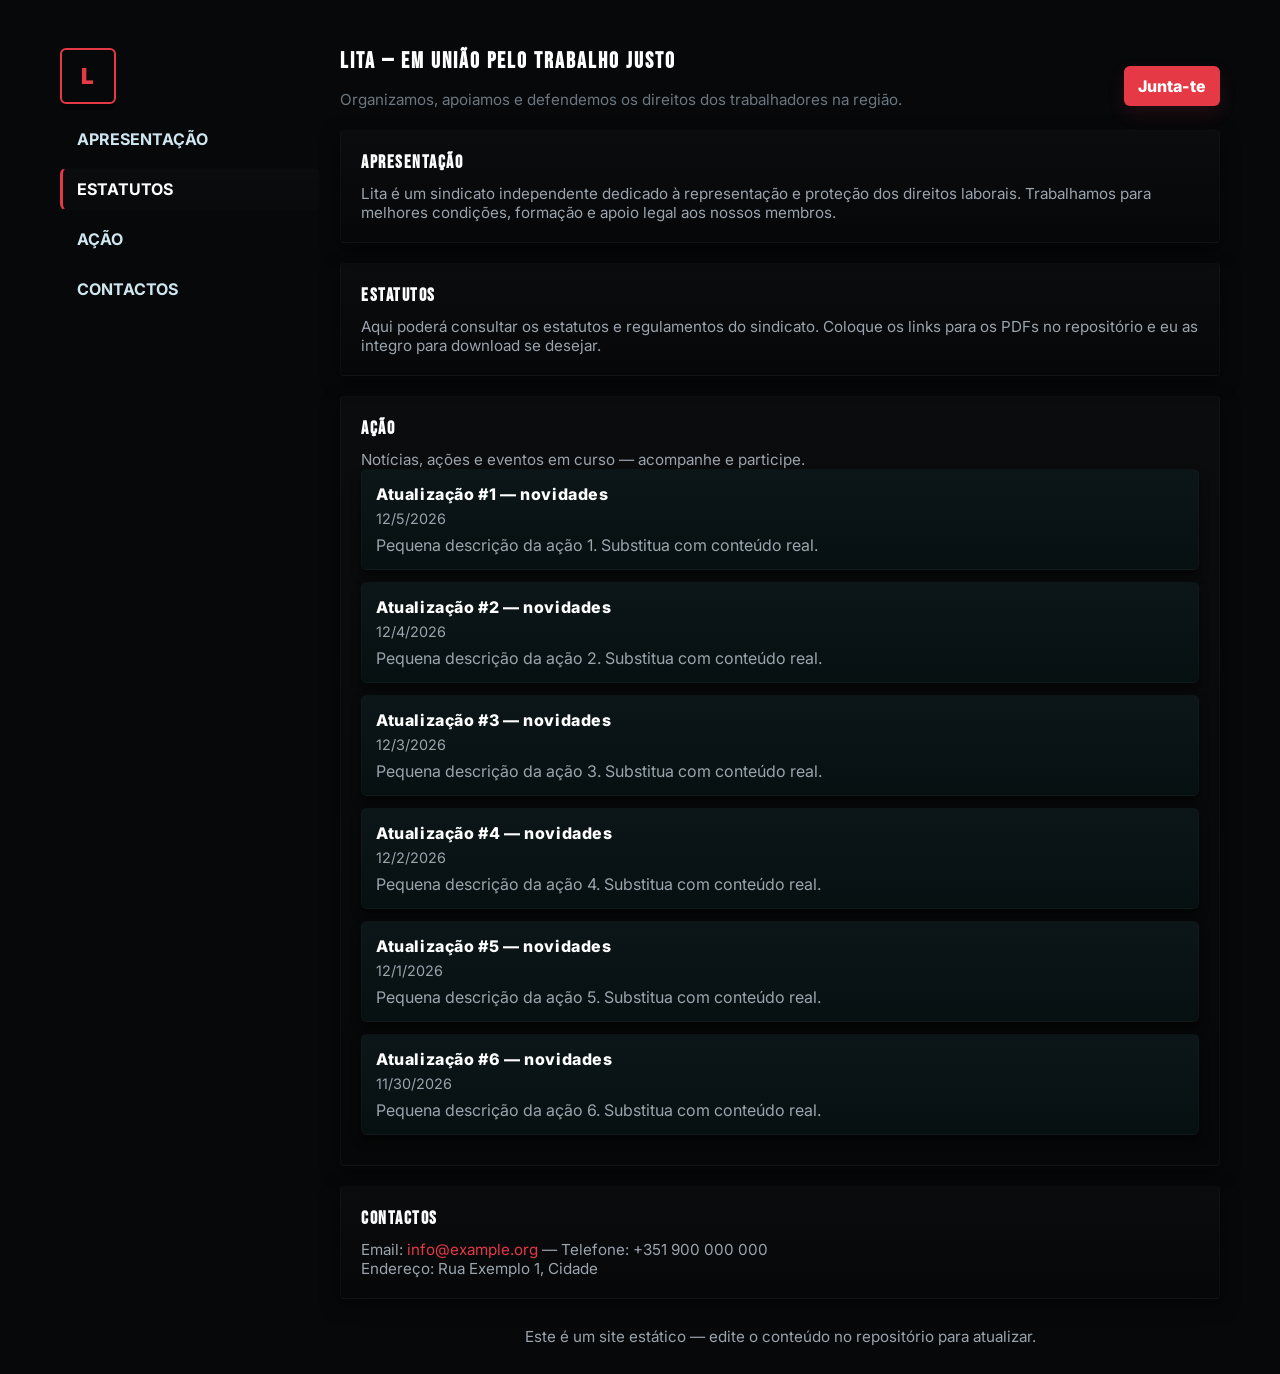
==== index.html @ 2f24a252 "Add files via upload" ====
<!doctype html>
<html lang="pt-PT">
<head>
  <meta charset="utf-8" />
  <meta name="viewport" content="width=device-width,initial-scale=1" />
  <title>Lita — Sindicato</title>
  <!-- Display + body fonts -->
  <link href="https://fonts.googleapis.com/css2?family=Bebas+Neue&family=Inter:wght@300;400;600;700&display=swap" rel="stylesheet">
  <link rel="stylesheet" href="styles.css">
</head>
<body>
  <!-- anchor target for "top" (logo links here) -->
  <div id="top" tabindex="-1"></div>

  <div class="container">
    <aside class="sidebar" aria-label="Navegação do site">
      <!-- Logo only — clicking returns to very top -->
      <a class="logo-link" href="#top" aria-label="Voltar ao topo">
        <div class="logo" role="img" aria-hidden="true">L</div>
      </a>

      <nav class="side-nav" role="navigation" aria-label="Menú lateral">
        <a class="tab active" href="#apresentacao" data-target="apresentacao">APRESENTAÇÃO</a>
        <a class="tab" href="#estatutos" data-target="estatutos">ESTATUTOS</a>
        <a class="tab" href="#acao" data-target="acao">AÇÃO</a>
        <a class="tab" href="#contactos" data-target="contactos">CONTACTOS</a>
      </nav>
    </aside>

    <main class="main">
      <header class="topbar">
        <div class="top-left">
          <h1 class="site-title">Lita — Em união pelo trabalho justo</h1>
          <p class="muted">Organizamos, apoiamos e defendemos os direitos dos trabalhadores na região.</p>
        </div>
        <div class="top-actions">
          <a class="btn cta" href="#acao">Junta-te</a>
        </div>
      </header>

      <!-- APRESENTAÇÃO -->
      <section id="apresentacao" class="section card" tabindex="-1" aria-labelledby="apresentacao-title">
        <h2 id="apresentacao-title">APRESENTAÇÃO</h2>
        <p class="muted">Lita é um sindicato independente dedicado à representação e proteção dos direitos laborais. Trabalhamos para melhores condições, formação e apoio legal aos nossos membros.</p>
      </section>

      <!-- ESTATUTOS -->
      <section id="estatutos" class="section card" tabindex="-1" aria-labelledby="estatutos-title">
        <h2 id="estatutos-title">ESTATUTOS</h2>
        <p class="muted">Aqui poderá consultar os estatutos e regulamentos do sindicato. Coloque os links para os PDFs no repositório e eu as integro para download se desejar.</p>
      </section>

      <!-- AÇÃO (events / feed) -->
      <section id="acao" class="section card" tabindex="-1" aria-labelledby="acao-title">
        <h2 id="acao-title">AÇÃO</h2>
        <p class="muted">Notícias, ações e eventos em curso — acompanhe e participe.</p>

        <div id="feed-list" class="feed-list" aria-live="polite">
          <!-- feed items injected by script.js -->
        </div>

        <div id="feed-sentinel" class="sentinel" aria-hidden="true"></div>
        <div id="feed-status" class="muted" style="margin-top:10px"></div>
      </section>

      <!-- CONTACTOS -->
      <section id="contactos" class="section card" tabindex="-1" aria-labelledby="contactos-title">
        <h2 id="contactos-title">CONTACTOS</h2>
        <p class="muted">Email: <a href="mailto:info@example.org">info@example.org</a> — Telefone: +351 900 000 000</p>
        <p class="muted">Endereço: Rua Exemplo 1, Cidade</p>
      </section>

      <footer class="site-footer muted">Este é um site estático — edite o conteúdo no repositório para atualizar.</footer>
    </main>
  </div>

  <script src="script.js" defer></script>
</body>
</html>
---- styles.css ----
/* styles.css — dark / sharp / impactful theme
   Replace your existing styles.css with this file.
   To change accent, edit --accent below.
*/

:root{
  --accent: #e63946;       /* main accent (change to your preferred HEX) */
  --bg: #07080a;           /* very dark canvas */
  --card: #0f1416;         /* slightly lighter panels */
  --muted: #9aa4ad;        /* muted copy on dark */
  --muted-2: #6b7780;
  --radius: 4px;           /* sharp, small rounding */
  --maxw: 1200px;
  --gap: 20px;
  --sidebar-w: 260px;
  --sans: "Inter", system-ui, -apple-system, "Segoe UI", Roboto, "Helvetica Neue", Arial;
  --display: "Bebas Neue", --sans;
}

*{box-sizing:border-box}
html,body{height:100%;margin:0;background:var(--bg);color:#e6eef3;font-family:var(--sans);-webkit-font-smoothing:antialiased}
a{color:var(--accent);text-decoration:none}
.container{max-width:var(--maxw);margin:28px auto;padding:20px;display:grid;grid-template-columns:var(--sidebar-w) 1fr;gap:var(--gap)}

/* SIDEBAR */
.sidebar{
  position:sticky;top:24px;height:calc(100vh - 48px);display:flex;flex-direction:column;gap:14px;align-items:flex-start;
}
.sidebar-brand{display:flex;gap:12px;align-items:center}
.logo{
  width:56px;height:56px;background:transparent;color:var(--accent);
  display:flex;align-items:center;justify-content:center;font-weight:900;font-size:22px;
  border:2px solid var(--accent);border-radius:6px;box-shadow:0 6px 0 rgba(0,0,0,0.35);
  text-transform:uppercase;letter-spacing:1px;
}
.brand-text strong{display:block;color:#fff}
.muted{color:var(--muted);font-size:0.95rem}

/* NAV */
.side-nav{display:flex;flex-direction:column;gap:8px;width:100%}
.side-nav .tab{
  display:inline-block;padding:10px 14px;border-radius:6px;text-decoration:none;color:inherit;font-weight:700;border:1px solid transparent;
  background:transparent;color:#cfe6ef;border-left:3px solid transparent;
}
.side-nav .tab:hover{background:rgba(255,255,255,0.02);color:#fff}
.side-nav .tab.active{background:linear-gradient(180deg, rgba(255,255,255,0.02), rgba(255,255,255,0.01)); border-left-color:var(--accent); color:#fff;}

/* MAIN COLUMN */
.main{min-height:80vh}
.topbar{display:flex;justify-content:space-between;align-items:center;gap:12px;margin-bottom:6px}
.site-title{margin:0;font-size:1.4rem;font-family:var(--display);letter-spacing:2px;color:#fff}
.topbar .muted{color:var(--muted-2)}

.btn{padding:10px 14px;border-radius:6px;font-weight:800;background:var(--accent);color:#fff;box-shadow:0 8px 18px rgba(230,57,70,0.12);border:none}
.card{background:linear-gradient(180deg, rgba(255,255,255,0.02), rgba(0,0,0,0.12)); padding:20px; border-radius:var(--radius); box-shadow: 0 6px 18px rgba(0,0,0,0.55); border:1px solid rgba(255,255,255,0.03); margin-bottom:var(--gap)}

.section h2{font-family:var(--display);font-size:1.15rem;margin:0 0 10px 0;letter-spacing:1.5px;color:#fff}
.section p{color:var(--muted);margin:0}

/* FEED */
.feed-list{display:grid;gap:12px}
.feed-item{
  display:flex;flex-direction:column;padding:14px;border-radius:6px;background:linear-gradient(180deg, #0c1618, #071011);
  border:1px solid rgba(255,255,255,0.02);
  box-shadow: 0 6px 10px rgba(0,0,0,0.6);
}
.feed-item .title{font-weight:800;color:#fff;margin-bottom:6px;font-size:1rem;letter-spacing:0.6px}
.feed-item .meta{font-size:0.9rem;color:var(--muted)}
.feed-item .body{margin-top:8px;color:var(--muted)}

/* small UI details */
.muted-small{color:var(--muted);font-size:0.9rem}
.site-footer{text-align:center;margin-top:16px;padding:8px;color:var(--muted)}

/* responsive */
@media (max-width:900px){
  .container{grid-template-columns:1fr;padding:12px}
  .sidebar{position:relative;height:auto;flex-direction:row;align-items:center;justify-content:space-between}
  .side-nav{flex-direction:row;overflow:auto;gap:8px;padding-left:12px}
  .side-nav .tab{white-space:nowrap}
  .sidebar-footer{display:none}
}

/* smooth scrolling (but respect reduced motion) */
@media (prefers-reduced-motion: reduce){
  html{scroll-behavior:auto}
}
html{scroll-behavior:smooth}
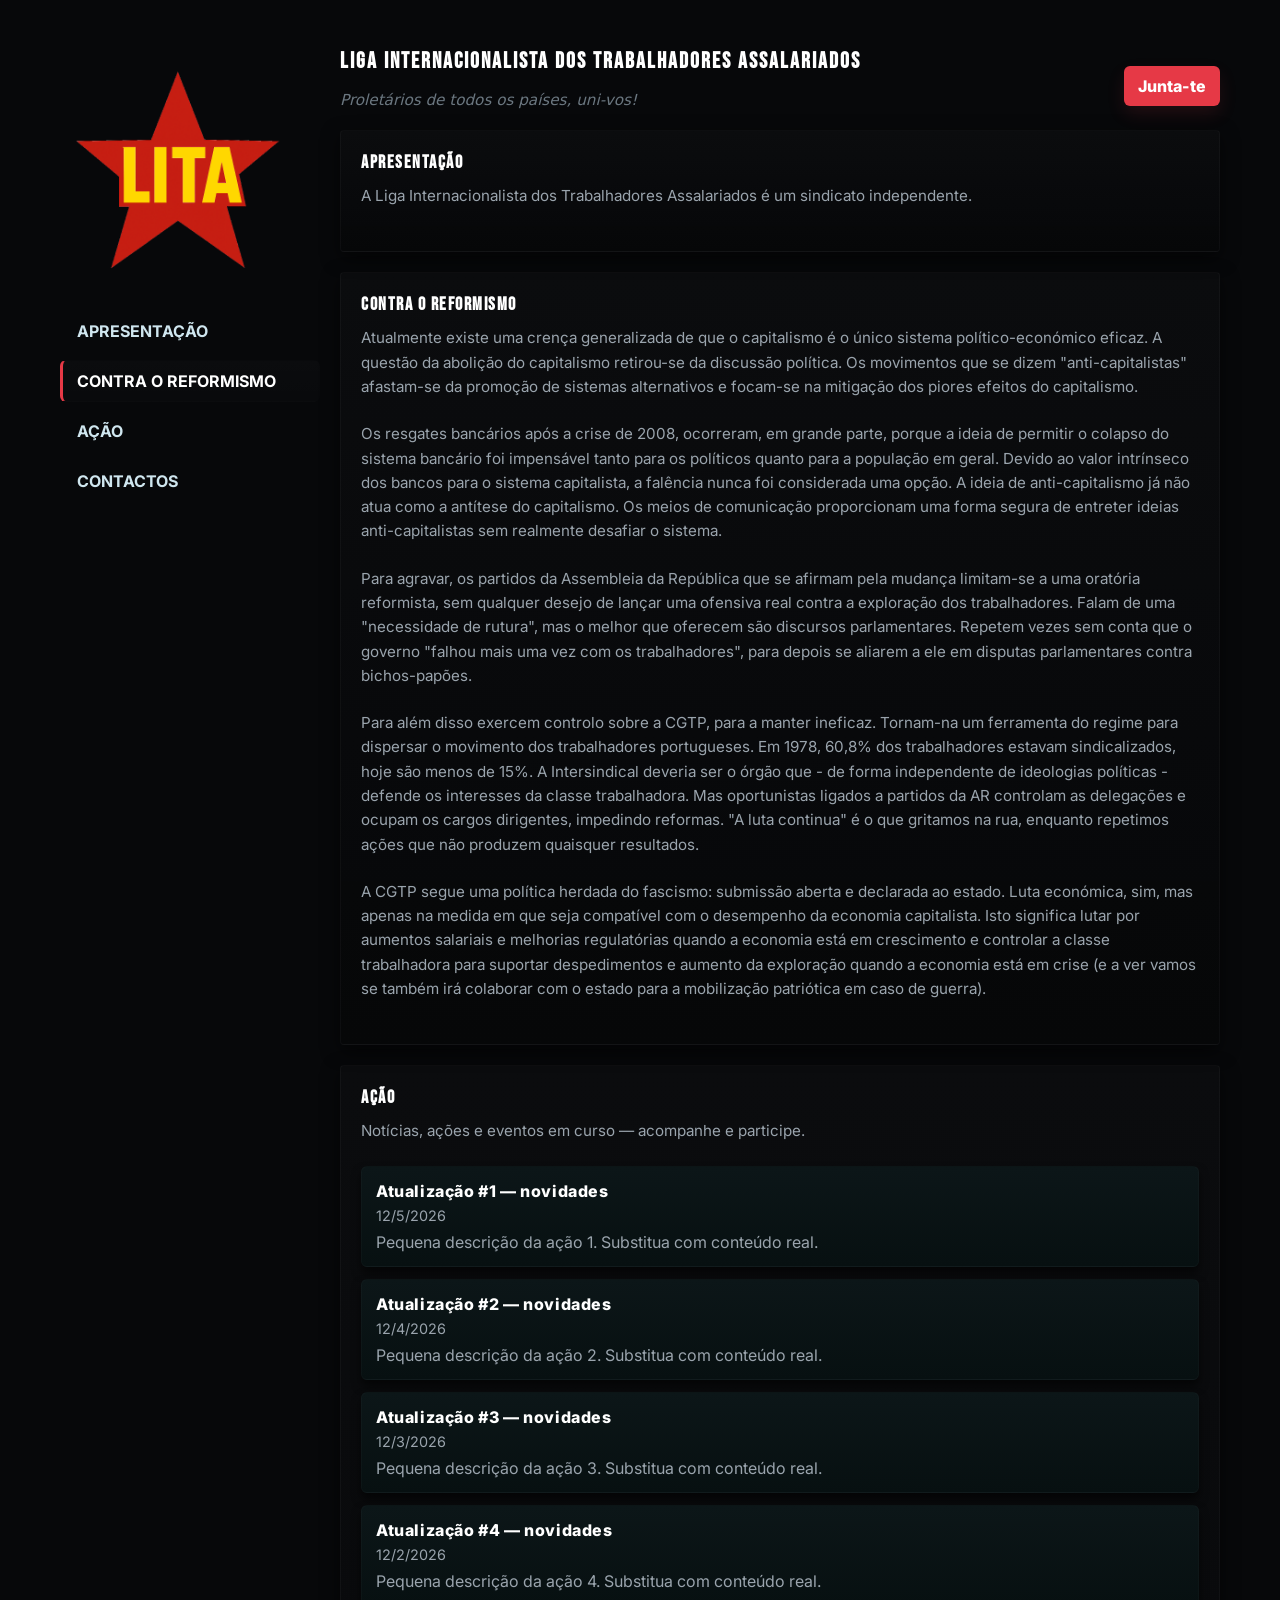
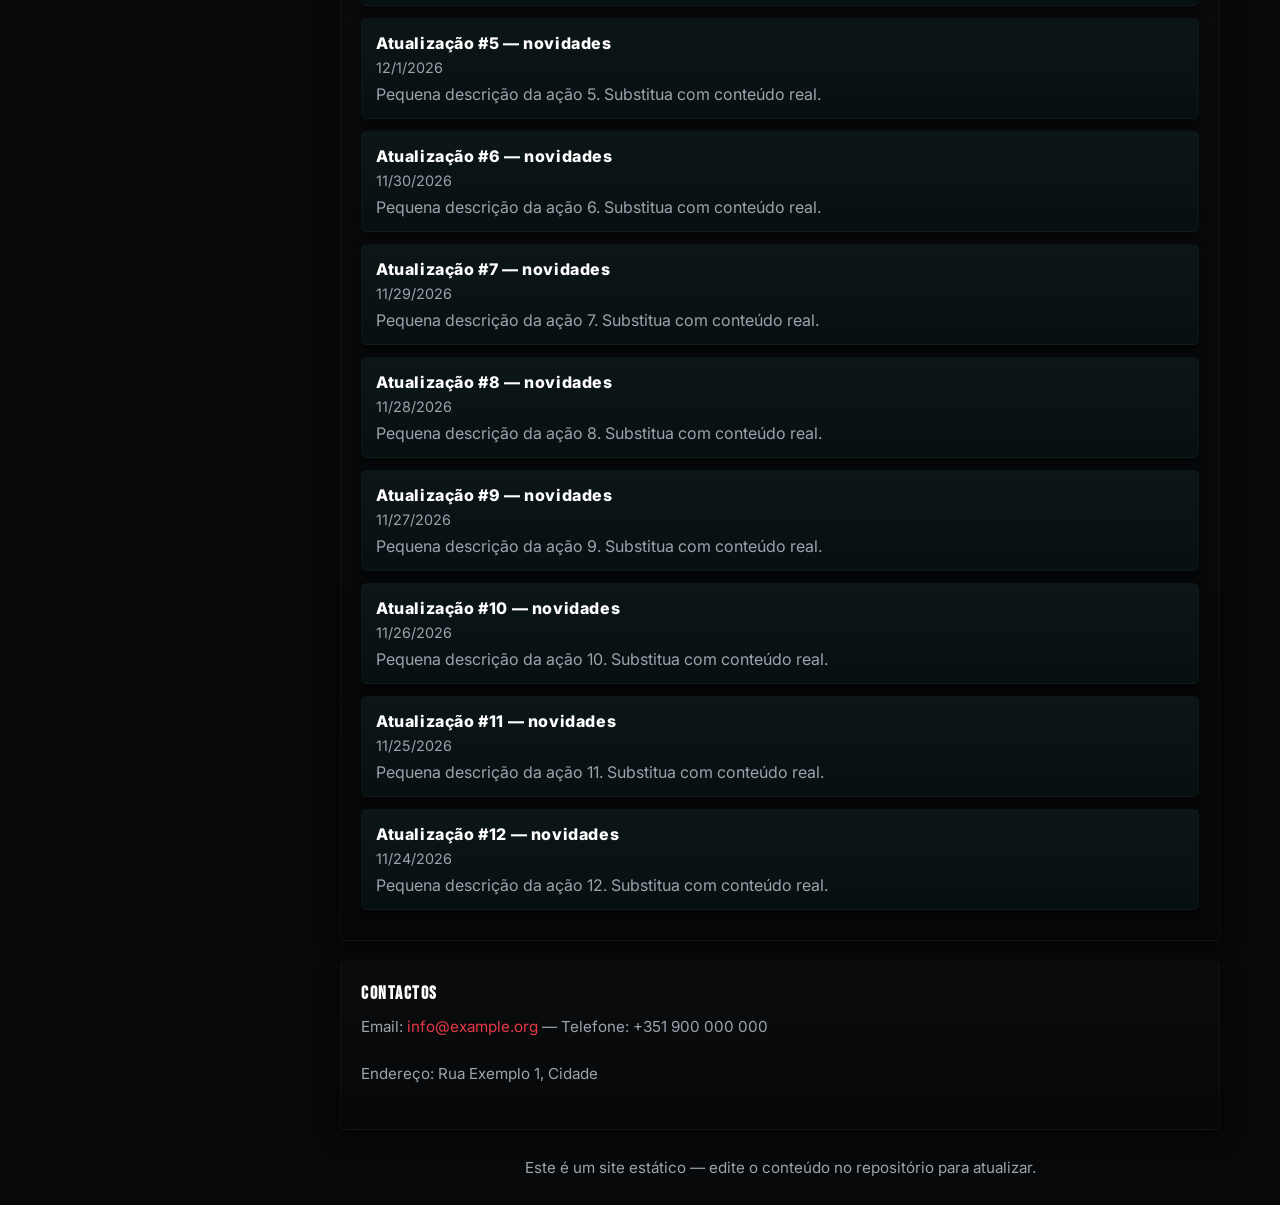
==== commit 7fcdff52: "Add files via upload" ====
--- a/index.html
+++ b/index.html
@@ -3,7 +3,7 @@
 <head>
   <meta charset="utf-8" />
   <meta name="viewport" content="width=device-width,initial-scale=1" />
-  <title>Lita — Sindicato</title>
+  <title>LITA</title>
   <!-- Display + body fonts -->
   <link href="https://fonts.googleapis.com/css2?family=Bebas+Neue&family=Inter:wght@300;400;600;700&display=swap" rel="stylesheet">
   <link rel="stylesheet" href="styles.css">
@@ -16,12 +16,12 @@
     <aside class="sidebar" aria-label="Navegação do site">
       <!-- Logo only — clicking returns to very top -->
       <a class="logo-link" href="#top" aria-label="Voltar ao topo">
-        <div class="logo" role="img" aria-hidden="true">L</div>
+  	<img src="LITA-logo.png" alt="LITA — símbolo do sindicato" class="logo-img">
       </a>
 
       <nav class="side-nav" role="navigation" aria-label="Menú lateral">
         <a class="tab active" href="#apresentacao" data-target="apresentacao">APRESENTAÇÃO</a>
-        <a class="tab" href="#estatutos" data-target="estatutos">ESTATUTOS</a>
+        <a class="tab" href="#reformismo" data-target="reformismo">CONTRA O REFORMISMO</a>
         <a class="tab" href="#acao" data-target="acao">AÇÃO</a>
         <a class="tab" href="#contactos" data-target="contactos">CONTACTOS</a>
       </nav>
@@ -30,8 +30,8 @@
     <main class="main">
       <header class="topbar">
         <div class="top-left">
-          <h1 class="site-title">Lita — Em união pelo trabalho justo</h1>
-          <p class="muted">Organizamos, apoiamos e defendemos os direitos dos trabalhadores na região.</p>
+          <h1 class="site-title">Liga Internacionalista dos Trabalhadores Assalariados</h1>
+          <p class="muted"><em>Proletários de todos os países, uni-vos!</em></p>
         </div>
         <div class="top-actions">
           <a class="btn cta" href="#acao">Junta-te</a>
@@ -41,13 +41,17 @@
       <!-- APRESENTAÇÃO -->
       <section id="apresentacao" class="section card" tabindex="-1" aria-labelledby="apresentacao-title">
         <h2 id="apresentacao-title">APRESENTAÇÃO</h2>
-        <p class="muted">Lita é um sindicato independente dedicado à representação e proteção dos direitos laborais. Trabalhamos para melhores condições, formação e apoio legal aos nossos membros.</p>
+        <p class="muted">A Liga Internacionalista dos Trabalhadores Assalariados é um sindicato independente.</p>
       </section>
 
-      <!-- ESTATUTOS -->
-      <section id="estatutos" class="section card" tabindex="-1" aria-labelledby="estatutos-title">
-        <h2 id="estatutos-title">ESTATUTOS</h2>
-        <p class="muted">Aqui poderá consultar os estatutos e regulamentos do sindicato. Coloque os links para os PDFs no repositório e eu as integro para download se desejar.</p>
+      <!-- CONTRA O REFORMISMO -->
+      <section id="reformismo" class="section card" tabindex="-1" aria-labelledby="reformismo-title">
+        <h2 id="reformismo-title">CONTRA O REFORMISMO</h2>
+        <p class="muted">Atualmente existe uma crença generalizada de que o capitalismo é o único sistema político-económico eficaz. A questão da abolição do capitalismo retirou-se da discussão política. Os movimentos que se dizem "anti-capitalistas" afastam-se da promoção de sistemas alternativos e focam-se na mitigação dos piores efeitos do capitalismo.</p>
+	<p class="muted">Os resgates bancários após a crise de 2008, ocorreram, em grande parte, porque a ideia de permitir o colapso do sistema bancário foi impensável tanto para os políticos quanto para a população em geral. Devido ao valor intrínseco dos bancos para o sistema capitalista, a falência nunca foi considerada uma opção. A ideia de anti-capitalismo já não atua como a antítese do capitalismo. Os meios de comunicação proporcionam uma forma segura de entreter ideias anti-capitalistas sem realmente desafiar o sistema.</p>
+        <p class="muted">Para agravar, os partidos da Assembleia da República que se afirmam pela mudança limitam-se a uma oratória reformista, sem qualquer desejo de lançar uma ofensiva real contra a exploração dos trabalhadores. Falam de uma "necessidade de rutura", mas o melhor que oferecem são discursos parlamentares. Repetem vezes sem conta que o governo "falhou mais uma vez com os trabalhadores", para depois se aliarem a ele em disputas parlamentares contra bichos-papões.</p>
+	<p class="muted">Para além disso exercem controlo sobre a CGTP, para a manter ineficaz. Tornam-na um ferramenta do regime para dispersar o movimento dos trabalhadores portugueses. Em 1978, 60,8% dos trabalhadores estavam sindicalizados, hoje são menos de 15%. A Intersindical deveria ser o órgão que - de forma independente de ideologias políticas - defende os interesses da classe trabalhadora. Mas oportunistas ligados a partidos da AR controlam as delegações e ocupam os cargos dirigentes, impedindo reformas. "A luta continua" é o que gritamos na rua, enquanto repetimos ações que não produzem quaisquer resultados.</p>
+	<p class="muted">A CGTP segue uma política herdada do fascismo: submissão aberta e declarada ao estado. Luta económica, sim, mas apenas na medida em que seja compatível com o desempenho da economia capitalista. Isto significa lutar por aumentos salariais e melhorias regulatórias quando a economia está em crescimento e controlar a classe trabalhadora para suportar despedimentos e aumento da exploração quando a economia está em crise (e a ver vamos se também irá colaborar com o estado para a mobilização patriótica em caso de guerra).</p>
       </section>
 
       <!-- AÇÃO (events / feed) -->
--- a/styles.css
+++ b/styles.css
@@ -27,14 +27,23 @@
   position:sticky;top:24px;height:calc(100vh - 48px);display:flex;flex-direction:column;gap:14px;align-items:flex-start;
 }
 .sidebar-brand{display:flex;gap:12px;align-items:center}
-.logo{
-  width:56px;height:56px;background:transparent;color:var(--accent);
-  display:flex;align-items:center;justify-content:center;font-weight:900;font-size:22px;
-  border:2px solid var(--accent);border-radius:6px;box-shadow:0 6px 0 rgba(0,0,0,0.35);
-  text-transform:uppercase;letter-spacing:1px;
-}
 .brand-text strong{display:block;color:#fff}
 .muted{color:var(--muted);font-size:0.95rem}
+.logo-link{
+  display:block;
+  width:100%;
+  padding:6px 0;                /* small breathing room */
+}
+.logo-img{
+  width: calc(var(--sidebar-w) - 24px); /* almost the full sidebar width */
+  max-width:100%;
+  height:auto;                 /* preserve aspect ratio */
+  display:block;
+  object-fit:contain;
+  border-radius:4px;           /* optional: small corner rounding */
+  border: none;                /* remove red border */
+  box-shadow: none;            /* remove blocky shadow */
+}
 
 /* NAV */
 .side-nav{display:flex;flex-direction:column;gap:8px;width:100%}
@@ -55,7 +64,11 @@
 .card{background:linear-gradient(180deg, rgba(255,255,255,0.02), rgba(0,0,0,0.12)); padding:20px; border-radius:var(--radius); box-shadow: 0 6px 18px rgba(0,0,0,0.55); border:1px solid rgba(255,255,255,0.03); margin-bottom:var(--gap)}
 
 .section h2{font-family:var(--display);font-size:1.15rem;margin:0 0 10px 0;letter-spacing:1.5px;color:#fff}
-.section p{color:var(--muted);margin:0}
+.section p {
+  color: var(--muted);
+  margin: 0 0 1.5em 0;  /* only bottom spacing */
+  line-height: 1.6;
+}
 
 /* FEED */
 .feed-list{display:grid;gap:12px}
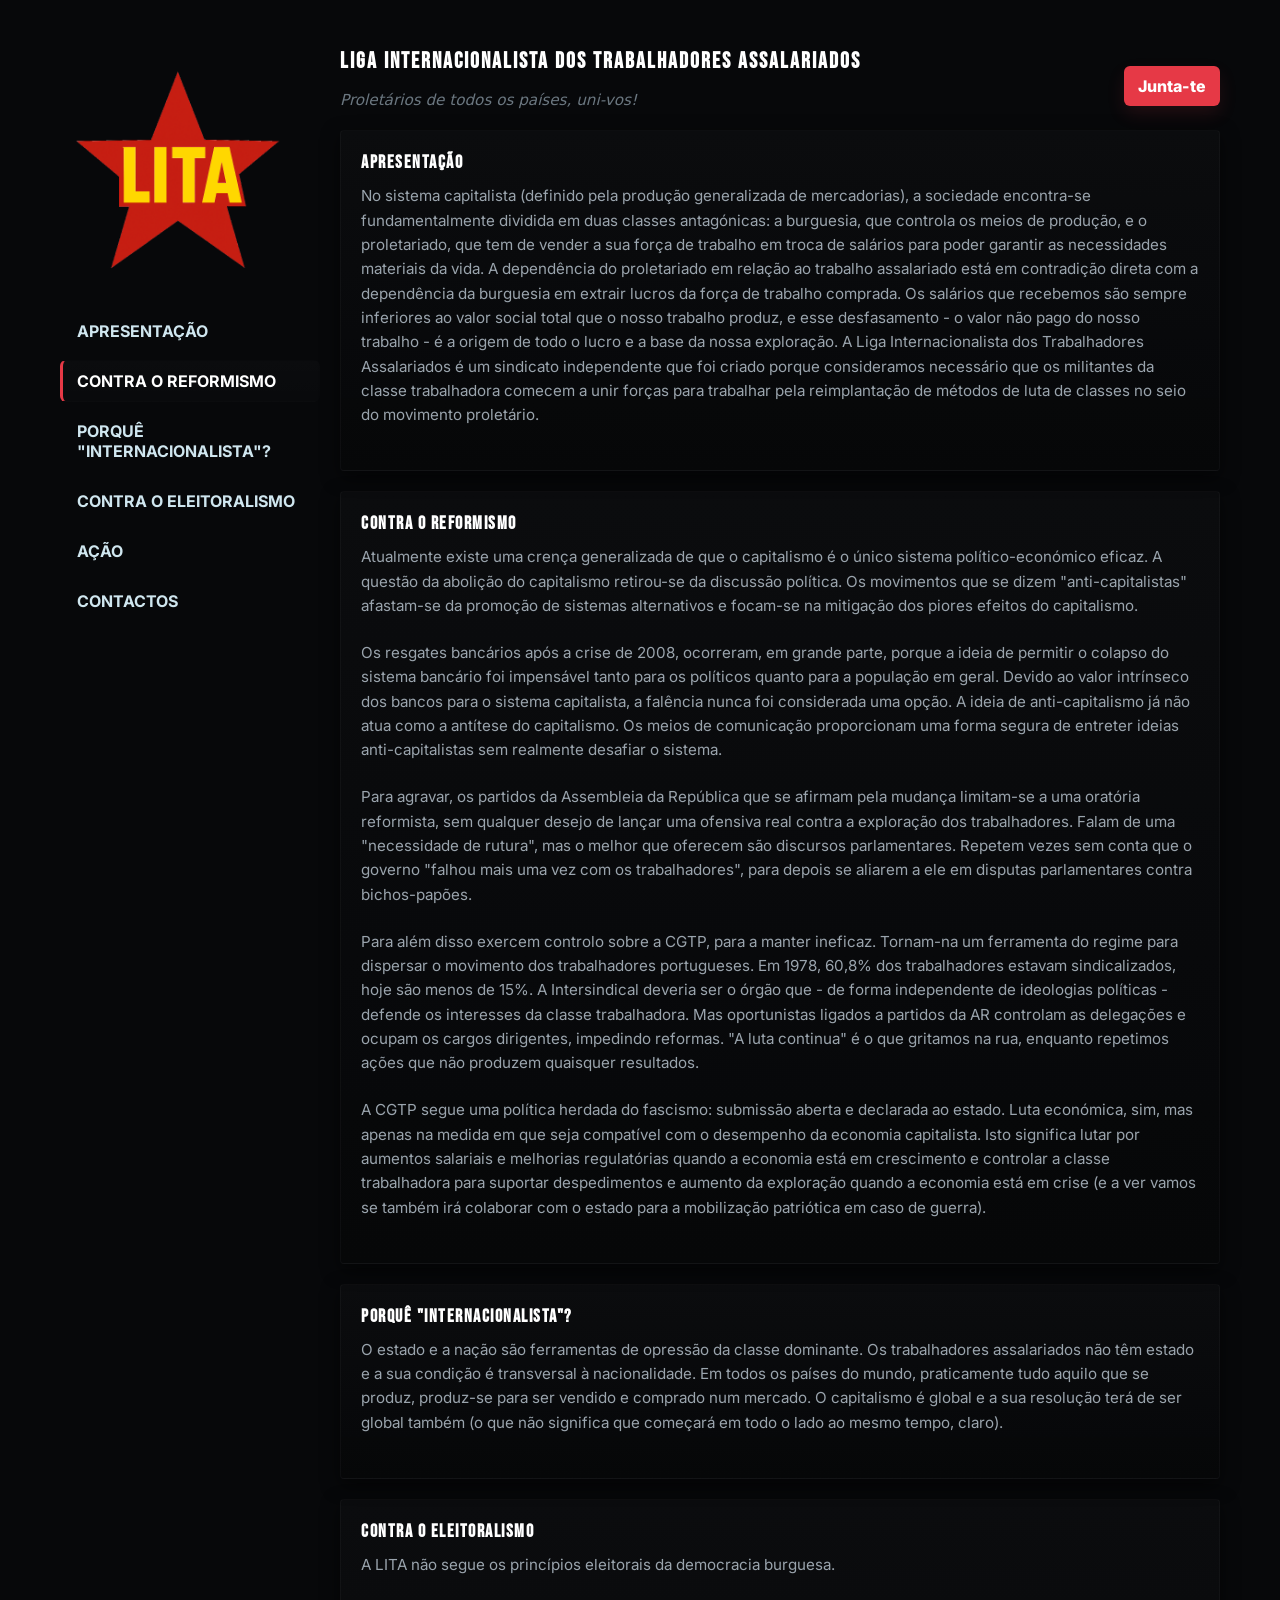
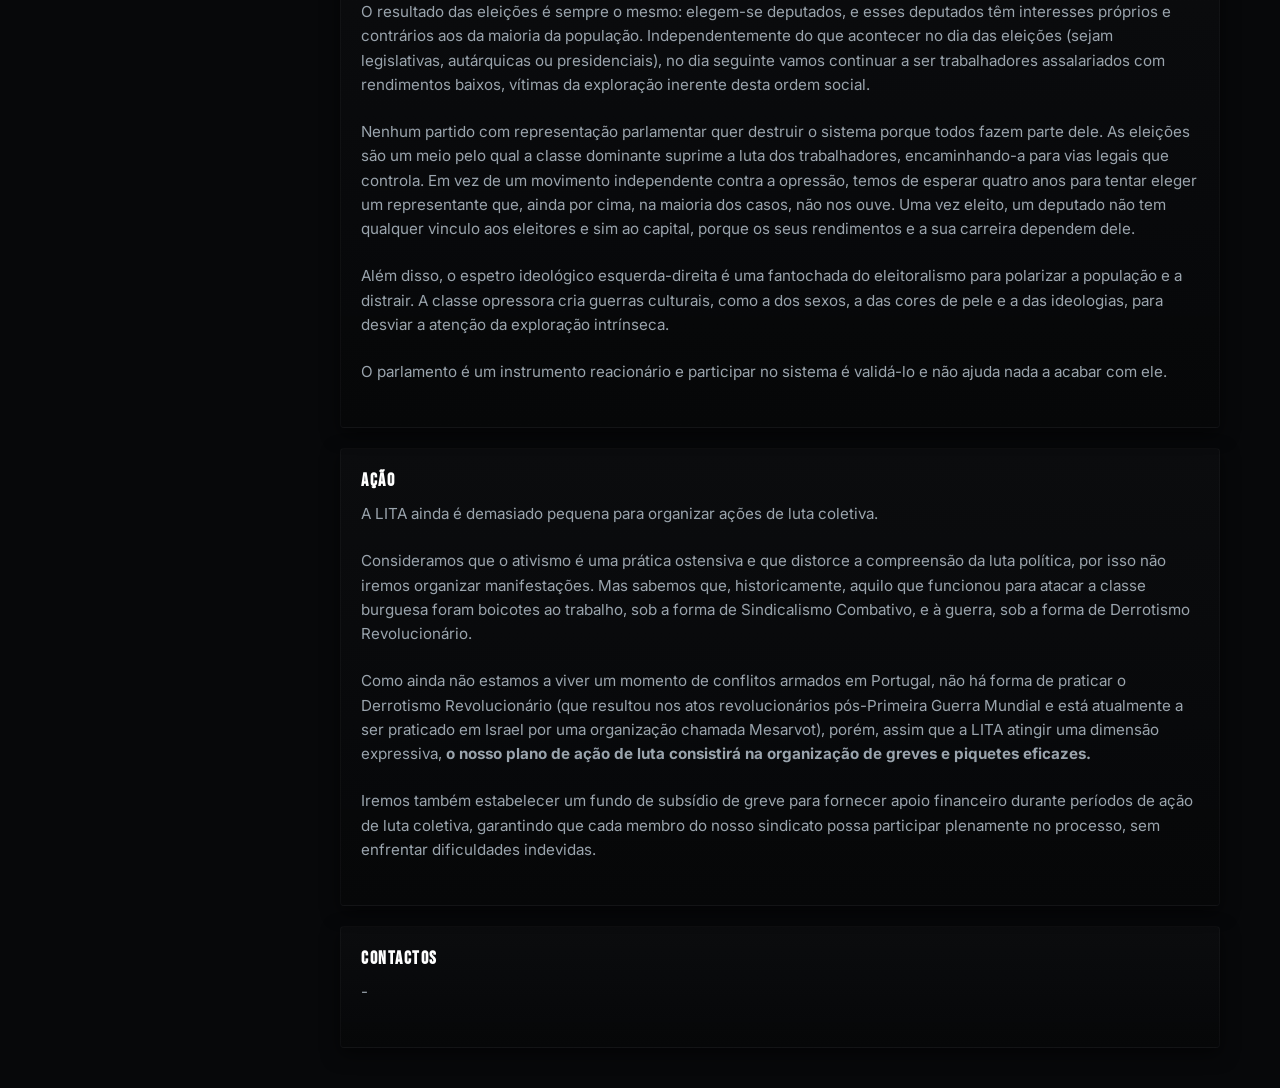
==== commit 451039a5: "Add files via upload" ====
--- a/index.html
+++ b/index.html
@@ -22,6 +22,8 @@
       <nav class="side-nav" role="navigation" aria-label="Menú lateral">
         <a class="tab active" href="#apresentacao" data-target="apresentacao">APRESENTAÇÃO</a>
         <a class="tab" href="#reformismo" data-target="reformismo">CONTRA O REFORMISMO</a>
+        <a class="tab" href="#internacionalismo" data-target="internacionalismo">PORQUÊ "INTERNACIONALISTA"?</a>
+        <a class="tab" href="#eleitoralismo" data-target="eleitoralismo">CONTRA O ELEITORALISMO</a>
         <a class="tab" href="#acao" data-target="acao">AÇÃO</a>
         <a class="tab" href="#contactos" data-target="contactos">CONTACTOS</a>
       </nav>
@@ -41,7 +43,7 @@
       <!-- APRESENTAÇÃO -->
       <section id="apresentacao" class="section card" tabindex="-1" aria-labelledby="apresentacao-title">
         <h2 id="apresentacao-title">APRESENTAÇÃO</h2>
-        <p class="muted">A Liga Internacionalista dos Trabalhadores Assalariados é um sindicato independente.</p>
+        <p class="muted">No sistema capitalista (definido pela produção generalizada de mercadorias), a sociedade encontra-se fundamentalmente dividida em duas classes antagónicas: a burguesia, que controla os meios de produção, e o proletariado, que tem de vender a sua força de trabalho em troca de salários para poder garantir as necessidades materiais da vida. A dependência do proletariado em relação ao trabalho assalariado está em contradição direta com a dependência da burguesia em extrair lucros da força de trabalho comprada. Os salários que recebemos são sempre inferiores ao valor social total que o nosso trabalho produz, e esse desfasamento - o valor não pago do nosso trabalho - é a origem de todo o lucro e a base da nossa exploração. A Liga Internacionalista dos Trabalhadores Assalariados é um sindicato independente que foi criado porque consideramos necessário que os militantes da classe trabalhadora comecem a unir forças para trabalhar pela reimplantação de métodos de luta de classes no seio do movimento proletário.</p>
       </section>
 
       <!-- CONTRA O REFORMISMO -->
@@ -54,27 +56,36 @@
 	<p class="muted">A CGTP segue uma política herdada do fascismo: submissão aberta e declarada ao estado. Luta económica, sim, mas apenas na medida em que seja compatível com o desempenho da economia capitalista. Isto significa lutar por aumentos salariais e melhorias regulatórias quando a economia está em crescimento e controlar a classe trabalhadora para suportar despedimentos e aumento da exploração quando a economia está em crise (e a ver vamos se também irá colaborar com o estado para a mobilização patriótica em caso de guerra).</p>
       </section>
 
-      <!-- AÇÃO (events / feed) -->
+      <!-- PORQUÊ "INTERNACIONALISTA"? -->
+      <section id="internacionalismo" class="section card" tabindex="-1" aria-labelledby="internacionalismo-title">
+        <h2 id="internacionalismo-title">PORQUÊ "INTERNACIONALISTA"?</h2>
+        <p class="muted">O estado e a nação são ferramentas de opressão da classe dominante. Os trabalhadores assalariados não têm estado e a sua condição é transversal à nacionalidade. Em todos os países do mundo, praticamente tudo aquilo que se produz, produz-se para ser vendido e comprado num mercado. O capitalismo é global e a sua resolução terá de ser global também (o que não significa que começará em todo o lado ao mesmo tempo, claro).</p>
+      </section>
+
+      <!-- CONTRA O ELEITORALISMO -->
+      <section id="eleitoralismo" class="section card" tabindex="-1" aria-labelledby="eleitoralismo-title">
+        <h2 id="eleitoralismo-title">CONTRA O ELEITORALISMO</h2>
+	<p class="muted">A LITA não segue os princípios eleitorais da democracia burguesa.</p>
+        <p class="muted">O resultado das eleições é sempre o mesmo: elegem-se deputados, e esses deputados têm interesses próprios e contrários aos da maioria da população. Independentemente do que acontecer no dia das eleições (sejam legislativas, autárquicas ou presidenciais), no dia seguinte vamos continuar a ser trabalhadores assalariados com rendimentos baixos, vítimas da exploração inerente desta ordem social.</p>
+	<p class="muted">Nenhum partido com representação parlamentar quer destruir o sistema porque todos fazem parte dele. As eleições são um meio pelo qual a classe dominante suprime a luta dos trabalhadores, encaminhando-a para vias legais que controla. Em vez de um movimento independente contra a opressão, temos de esperar quatro anos para tentar eleger um representante que, ainda por cima, na maioria dos casos, não nos ouve. Uma vez eleito, um deputado não tem qualquer vinculo aos eleitores e sim ao capital, porque os seus rendimentos e a sua carreira dependem dele.</p>
+	<p class="muted">Além disso, o espetro ideológico esquerda-direita é uma fantochada do eleitoralismo para polarizar a população e a distrair. A classe opressora cria guerras culturais, como a dos sexos, a das cores de pele e a das ideologias, para desviar a atenção da exploração intrínseca.</p>
+	<p class="muted">O parlamento é um instrumento reacionário e participar no sistema é validá-lo e não ajuda nada a acabar com ele.</p>
+      </section>
+
+      <!-- AÇÃO -->
       <section id="acao" class="section card" tabindex="-1" aria-labelledby="acao-title">
         <h2 id="acao-title">AÇÃO</h2>
-        <p class="muted">Notícias, ações e eventos em curso — acompanhe e participe.</p>
-
-        <div id="feed-list" class="feed-list" aria-live="polite">
-          <!-- feed items injected by script.js -->
-        </div>
-
-        <div id="feed-sentinel" class="sentinel" aria-hidden="true"></div>
-        <div id="feed-status" class="muted" style="margin-top:10px"></div>
+        <p class="muted">A LITA ainda é demasiado pequena para organizar ações de luta coletiva.</p>
+	<p class="muted">Consideramos que o ativismo é uma prática ostensiva e que distorce a compreensão da luta política, por isso não iremos organizar manifestações. Mas sabemos que, historicamente, aquilo que funcionou para atacar a classe burguesa foram boicotes ao trabalho, sob a forma de Sindicalismo Combativo, e à guerra, sob a forma de Derrotismo Revolucionário.</p>
+	<p class="muted">Como ainda não estamos a viver um momento de conflitos armados em Portugal, não há forma de praticar o Derrotismo Revolucionário (que resultou nos atos revolucionários pós-Primeira Guerra Mundial e está atualmente a ser praticado em Israel por uma organização chamada Mesarvot), porém, assim que a LITA atingir uma dimensão expressiva, <strong>o nosso plano de ação de luta consistirá na organização de greves e piquetes eficazes.</strong></p>
+	<p class="muted">Iremos também estabelecer um fundo de subsídio de greve para fornecer apoio financeiro durante períodos de ação de luta coletiva, garantindo que cada membro do nosso sindicato possa participar plenamente no processo, sem enfrentar dificuldades indevidas.</p>
       </section>
 
       <!-- CONTACTOS -->
       <section id="contactos" class="section card" tabindex="-1" aria-labelledby="contactos-title">
         <h2 id="contactos-title">CONTACTOS</h2>
-        <p class="muted">Email: <a href="mailto:info@example.org">info@example.org</a> — Telefone: +351 900 000 000</p>
-        <p class="muted">Endereço: Rua Exemplo 1, Cidade</p>
+        <p class="muted">-</p>
       </section>
-
-      <footer class="site-footer muted">Este é um site estático — edite o conteúdo no repositório para atualizar.</footer>
     </main>
   </div>
 
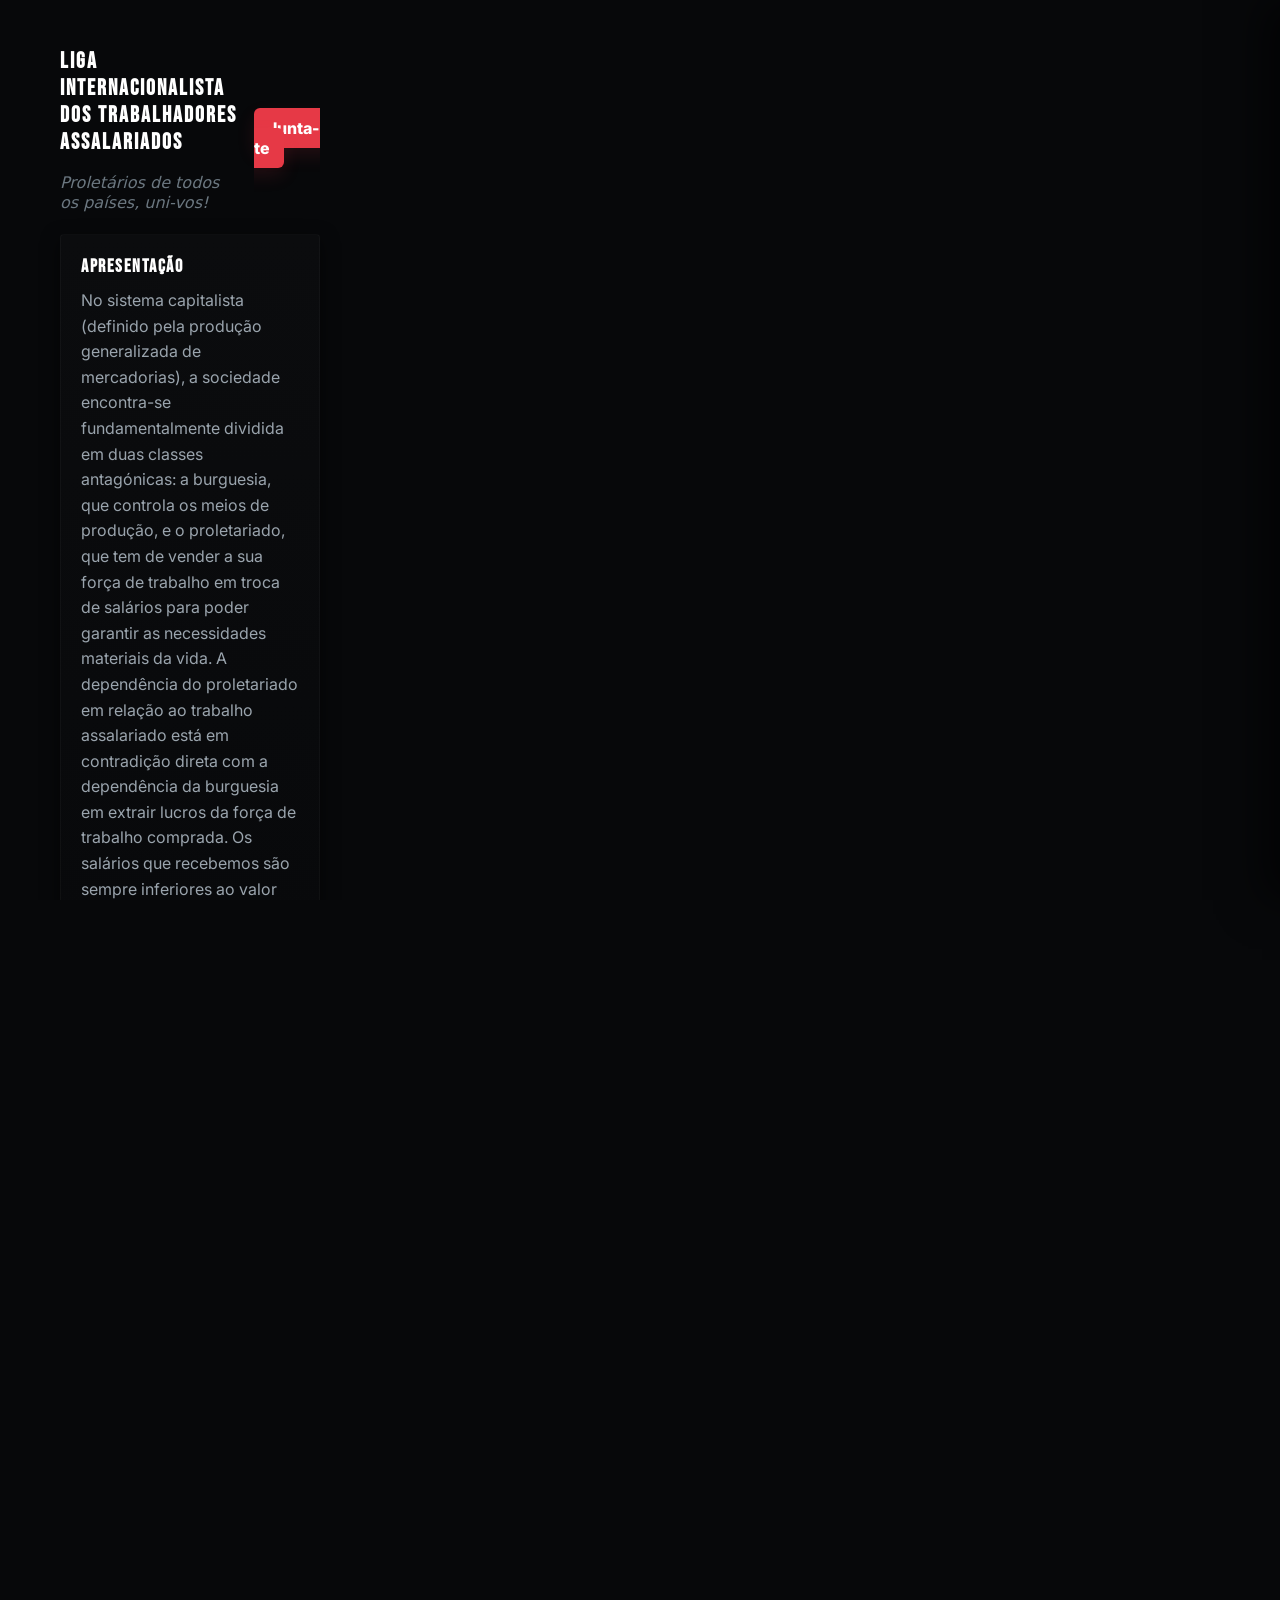
==== commit 1465b575: "Add files via upload" ====
--- a/index.html
+++ b/index.html
@@ -16,7 +16,7 @@
     <aside class="sidebar" aria-label="Navegação do site">
       <!-- Logo only — clicking returns to very top -->
       <a class="logo-link" href="#top" aria-label="Voltar ao topo">
-  	<img src="LITA-logo.png" alt="LITA — símbolo do sindicato" class="logo-img">
+        <img src="LITA-logo.png" alt="LITA — símbolo do sindicato" class="logo-img">
       </a>
 
       <nav class="side-nav" role="navigation" aria-label="Menú lateral">
@@ -35,7 +35,12 @@
           <h1 class="site-title">Liga Internacionalista dos Trabalhadores Assalariados</h1>
           <p class="muted"><em>Proletários de todos os países, uni-vos!</em></p>
         </div>
+
+        <!-- mobile toggle: visible only on small screens -->
         <div class="top-actions">
+          <button class="mobile-toggle" aria-label="Abrir menu" title="Abrir menu">
+            <span class="hamburger" aria-hidden="true"></span>
+          </button>
           <a class="btn cta" href="#acao">Junta-te</a>
         </div>
       </header>
@@ -50,10 +55,8 @@
       <section id="reformismo" class="section card" tabindex="-1" aria-labelledby="reformismo-title">
         <h2 id="reformismo-title">CONTRA O REFORMISMO</h2>
         <p class="muted">Atualmente existe uma crença generalizada de que o capitalismo é o único sistema político-económico eficaz. A questão da abolição do capitalismo retirou-se da discussão política. Os movimentos que se dizem "anti-capitalistas" afastam-se da promoção de sistemas alternativos e focam-se na mitigação dos piores efeitos do capitalismo.</p>
-	<p class="muted">Os resgates bancários após a crise de 2008, ocorreram, em grande parte, porque a ideia de permitir o colapso do sistema bancário foi impensável tanto para os políticos quanto para a população em geral. Devido ao valor intrínseco dos bancos para o sistema capitalista, a falência nunca foi considerada uma opção. A ideia de anti-capitalismo já não atua como a antítese do capitalismo. Os meios de comunicação proporcionam uma forma segura de entreter ideias anti-capitalistas sem realmente desafiar o sistema.</p>
+        <p class="muted">Os resgates bancários após a crise de 2008, ocorreram, em grande parte, porque a ideia de permitir o colapso do sistema bancário foi impensável tanto para os políticos quanto para a população em geral. Devido ao valor intrínseco dos bancos para o sistema capitalista, a falência nunca foi considerada uma opção. A ideia de anti-capitalismo já não atua como a antítese do capitalismo. Os meios de comunicação proporcionam uma forma segura de entreter ideias anti-capitalistas sem realmente desafiar o sistema.</p>
         <p class="muted">Para agravar, os partidos da Assembleia da República que se afirmam pela mudança limitam-se a uma oratória reformista, sem qualquer desejo de lançar uma ofensiva real contra a exploração dos trabalhadores. Falam de uma "necessidade de rutura", mas o melhor que oferecem são discursos parlamentares. Repetem vezes sem conta que o governo "falhou mais uma vez com os trabalhadores", para depois se aliarem a ele em disputas parlamentares contra bichos-papões.</p>
-	<p class="muted">Para além disso exercem controlo sobre a CGTP, para a manter ineficaz. Tornam-na um ferramenta do regime para dispersar o movimento dos trabalhadores portugueses. Em 1978, 60,8% dos trabalhadores estavam sindicalizados, hoje são menos de 15%. A Intersindical deveria ser o órgão que - de forma independente de ideologias políticas - defende os interesses da classe trabalhadora. Mas oportunistas ligados a partidos da AR controlam as delegações e ocupam os cargos dirigentes, impedindo reformas. "A luta continua" é o que gritamos na rua, enquanto repetimos ações que não produzem quaisquer resultados.</p>
-	<p class="muted">A CGTP segue uma política herdada do fascismo: submissão aberta e declarada ao estado. Luta económica, sim, mas apenas na medida em que seja compatível com o desempenho da economia capitalista. Isto significa lutar por aumentos salariais e melhorias regulatórias quando a economia está em crescimento e controlar a classe trabalhadora para suportar despedimentos e aumento da exploração quando a economia está em crise (e a ver vamos se também irá colaborar com o estado para a mobilização patriótica em caso de guerra).</p>
       </section>
 
       <!-- PORQUÊ "INTERNACIONALISTA"? -->
@@ -65,20 +68,15 @@
       <!-- CONTRA O ELEITORALISMO -->
       <section id="eleitoralismo" class="section card" tabindex="-1" aria-labelledby="eleitoralismo-title">
         <h2 id="eleitoralismo-title">CONTRA O ELEITORALISMO</h2>
-	<p class="muted">A LITA não segue os princípios eleitorais da democracia burguesa.</p>
+        <p class="muted">A LITA não segue os princípios eleitorais da democracia burguesa.</p>
         <p class="muted">O resultado das eleições é sempre o mesmo: elegem-se deputados, e esses deputados têm interesses próprios e contrários aos da maioria da população. Independentemente do que acontecer no dia das eleições (sejam legislativas, autárquicas ou presidenciais), no dia seguinte vamos continuar a ser trabalhadores assalariados com rendimentos baixos, vítimas da exploração inerente desta ordem social.</p>
-	<p class="muted">Nenhum partido com representação parlamentar quer destruir o sistema porque todos fazem parte dele. As eleições são um meio pelo qual a classe dominante suprime a luta dos trabalhadores, encaminhando-a para vias legais que controla. Em vez de um movimento independente contra a opressão, temos de esperar quatro anos para tentar eleger um representante que, ainda por cima, na maioria dos casos, não nos ouve. Uma vez eleito, um deputado não tem qualquer vinculo aos eleitores e sim ao capital, porque os seus rendimentos e a sua carreira dependem dele.</p>
-	<p class="muted">Além disso, o espetro ideológico esquerda-direita é uma fantochada do eleitoralismo para polarizar a população e a distrair. A classe opressora cria guerras culturais, como a dos sexos, a das cores de pele e a das ideologias, para desviar a atenção da exploração intrínseca.</p>
-	<p class="muted">O parlamento é um instrumento reacionário e participar no sistema é validá-lo e não ajuda nada a acabar com ele.</p>
       </section>
 
       <!-- AÇÃO -->
       <section id="acao" class="section card" tabindex="-1" aria-labelledby="acao-title">
         <h2 id="acao-title">AÇÃO</h2>
         <p class="muted">A LITA ainda é demasiado pequena para organizar ações de luta coletiva.</p>
-	<p class="muted">Consideramos que o ativismo é uma prática ostensiva e que distorce a compreensão da luta política, por isso não iremos organizar manifestações. Mas sabemos que, historicamente, aquilo que funcionou para atacar a classe burguesa foram boicotes ao trabalho, sob a forma de Sindicalismo Combativo, e à guerra, sob a forma de Derrotismo Revolucionário.</p>
-	<p class="muted">Como ainda não estamos a viver um momento de conflitos armados em Portugal, não há forma de praticar o Derrotismo Revolucionário (que resultou nos atos revolucionários pós-Primeira Guerra Mundial e está atualmente a ser praticado em Israel por uma organização chamada Mesarvot), porém, assim que a LITA atingir uma dimensão expressiva, <strong>o nosso plano de ação de luta consistirá na organização de greves e piquetes eficazes.</strong></p>
-	<p class="muted">Iremos também estabelecer um fundo de subsídio de greve para fornecer apoio financeiro durante períodos de ação de luta coletiva, garantindo que cada membro do nosso sindicato possa participar plenamente no processo, sem enfrentar dificuldades indevidas.</p>
+        <p class="muted">Consideramos que o ativismo é uma prática ostensiva e que distorce a compreensão da luta política, por isso não iremos organizar manifestações. Mas sabemos que, historicamente, aquilo que funcionou para atacar a classe burguesa foram boicotes ao trabalho, sob a forma de Sindicalismo Combativo, e à guerra, sob a forma de Derrotismo Revolucionário.</p>
       </section>
 
       <!-- CONTACTOS -->
@@ -89,6 +87,9 @@
     </main>
   </div>
 
+  <!-- overlay para quando a sidebar está aberta em mobile -->
+  <div id="mobile-overlay" class="mobile-overlay" hidden aria-hidden="true"></div>
+
   <script src="script.js" defer></script>
 </body>
 </html>
--- a/styles.css
+++ b/styles.css
@@ -1,15 +1,12 @@
-/* styles.css — dark / sharp / impactful theme
-   Replace your existing styles.css with this file.
-   To change accent, edit --accent below.
-*/
+/* styles.css — dark / sharp / impactful theme (com suporte mobile off-canvas) */
 
 :root{
-  --accent: #e63946;       /* main accent (change to your preferred HEX) */
-  --bg: #07080a;           /* very dark canvas */
-  --card: #0f1416;         /* slightly lighter panels */
-  --muted: #9aa4ad;        /* muted copy on dark */
+  --accent: #e63946;
+  --bg: #07080a;
+  --card: #0f1416;
+  --muted: #9aa4ad;
   --muted-2: #6b7780;
-  --radius: 4px;           /* sharp, small rounding */
+  --radius: 4px;
   --maxw: 1200px;
   --gap: 20px;
   --sidebar-w: 260px;
@@ -17,32 +14,29 @@
   --display: "Bebas Neue", --sans;
 }
 
+/* base */
 *{box-sizing:border-box}
-html,body{height:100%;margin:0;background:var(--bg);color:#e6eef3;font-family:var(--sans);-webkit-font-smoothing:antialiased}
+html,body{height:100%;margin:0;background:var(--bg);color:#e6eef3;font-family:var(--sans);-webkit-font-smoothing:antialiased;overflow-x:hidden}
 a{color:var(--accent);text-decoration:none}
 .container{max-width:var(--maxw);margin:28px auto;padding:20px;display:grid;grid-template-columns:var(--sidebar-w) 1fr;gap:var(--gap)}
 
-/* SIDEBAR */
+/* SIDEBAR (desktop + off-canvas behaviour on mobile) */
 .sidebar{
   position:sticky;top:24px;height:calc(100vh - 48px);display:flex;flex-direction:column;gap:14px;align-items:flex-start;
+  z-index: 30;
 }
-.sidebar-brand{display:flex;gap:12px;align-items:center}
-.brand-text strong{display:block;color:#fff}
-.muted{color:var(--muted);font-size:0.95rem}
 .logo-link{
   display:block;
   width:100%;
-  padding:6px 0;                /* small breathing room */
+  padding:6px 0;
 }
 .logo-img{
-  width: calc(var(--sidebar-w) - 24px); /* almost the full sidebar width */
+  width: calc(var(--sidebar-w) - 24px);
   max-width:100%;
-  height:auto;                 /* preserve aspect ratio */
+  height:auto;
   display:block;
   object-fit:contain;
-  border-radius:4px;           /* optional: small corner rounding */
-  border: none;                /* remove red border */
-  box-shadow: none;            /* remove blocky shadow */
+  border-radius:4px;
 }
 
 /* NAV */
@@ -59,15 +53,16 @@
 .topbar{display:flex;justify-content:space-between;align-items:center;gap:12px;margin-bottom:6px}
 .site-title{margin:0;font-size:1.4rem;font-family:var(--display);letter-spacing:2px;color:#fff}
 .topbar .muted{color:var(--muted-2)}
-
 .btn{padding:10px 14px;border-radius:6px;font-weight:800;background:var(--accent);color:#fff;box-shadow:0 8px 18px rgba(230,57,70,0.12);border:none}
 .card{background:linear-gradient(180deg, rgba(255,255,255,0.02), rgba(0,0,0,0.12)); padding:20px; border-radius:var(--radius); box-shadow: 0 6px 18px rgba(0,0,0,0.55); border:1px solid rgba(255,255,255,0.03); margin-bottom:var(--gap)}
 
 .section h2{font-family:var(--display);font-size:1.15rem;margin:0 0 10px 0;letter-spacing:1.5px;color:#fff}
 .section p {
   color: var(--muted);
-  margin: 0 0 1.5em 0;  /* only bottom spacing */
+  margin: 0 0 1.2em 0;
   line-height: 1.6;
+  word-break: break-word;
+  font-size: 1rem; /* keeps text readable on mobile */
 }
 
 /* FEED */
@@ -81,17 +76,59 @@
 .feed-item .meta{font-size:0.9rem;color:var(--muted)}
 .feed-item .body{margin-top:8px;color:var(--muted)}
 
-/* small UI details */
-.muted-small{color:var(--muted);font-size:0.9rem}
-.site-footer{text-align:center;margin-top:16px;padding:8px;color:var(--muted)}
+/* mobile toggle hamburger */
+.mobile-toggle{display:none;background:transparent;border:0;padding:8px;border-radius:8px;cursor:pointer}
+.mobile-toggle .hamburger{
+  width:26px;height:2px;background:#fff;display:block;position:relative;
+  box-shadow:0 -7px 0 0 #fff, 0 7px 0 0 #fff;border-radius:2px;
+}
 
-/* responsive */
+/* overlay (hidden by default) */
+.mobile-overlay{
+  position:fixed;inset:0;background:rgba(0,0,0,0.55);opacity:0;transition:opacity .25s ease;z-index:20;
+}
+
+/* when visible — JS will remove [hidden] and add body class */
+body.sidebar-open .mobile-overlay{opacity:1;pointer-events:auto}
+body.sidebar-open{overflow:hidden}
+
+/* OFF-CANVAS SIDEBAR (mobile) */
+.sidebar.offcanvas{
+  position:fixed;
+  top:0;
+  right:0;
+  height:100vh;
+  width:80%;
+  max-width:360px;
+  transform: translateX(100%);
+  transition: transform .28s cubic-bezier(.2,.9,.3,1);
+  background: linear-gradient(180deg, rgba(15,20,22,0.98), rgba(7,8,10,0.98));
+  padding:22px 18px;
+  box-shadow: -18px 0 40px rgba(0,0,0,0.6);
+  z-index: 30;
+  border-left:1px solid rgba(255,255,255,0.03);
+}
+/* opened */
+.sidebar.offcanvas.open{
+  transform: translateX(0);
+}
+
+/* responsive adjustments */
 @media (max-width:900px){
   .container{grid-template-columns:1fr;padding:12px}
-  .sidebar{position:relative;height:auto;flex-direction:row;align-items:center;justify-content:space-between}
-  .side-nav{flex-direction:row;overflow:auto;gap:8px;padding-left:12px}
-  .side-nav .tab{white-space:nowrap}
-  .sidebar-footer{display:none}
+  /* turn the sidebar into off-canvas (remove from flow) */
+  .sidebar{position:fixed;top:0;right:0;height:100vh;padding:0;align-items:flex-start;display:block}
+  .sidebar.offcanvas{ /* apply the off-canvas defaults already defined */ }
+  /* hide default inline nav (we still use it inside the offcanvas) */
+  .side-nav{flex-direction:column;gap:10px}
+  .side-nav .tab{white-space:normal;padding:12px;border-radius:6px}
+  .logo-img{max-width: 220px; width:100%; height:auto; margin-bottom:8px}
+  .mobile-toggle{display:inline-block}
+  .top-actions{display:flex;gap:8px;align-items:center}
+  .site-title{font-size:1.05rem}
+  .section h2{font-size:1rem}
+  .card{padding:16px}
+  .section p{font-size:1rem}
 }
 
 /* smooth scrolling (but respect reduced motion) */
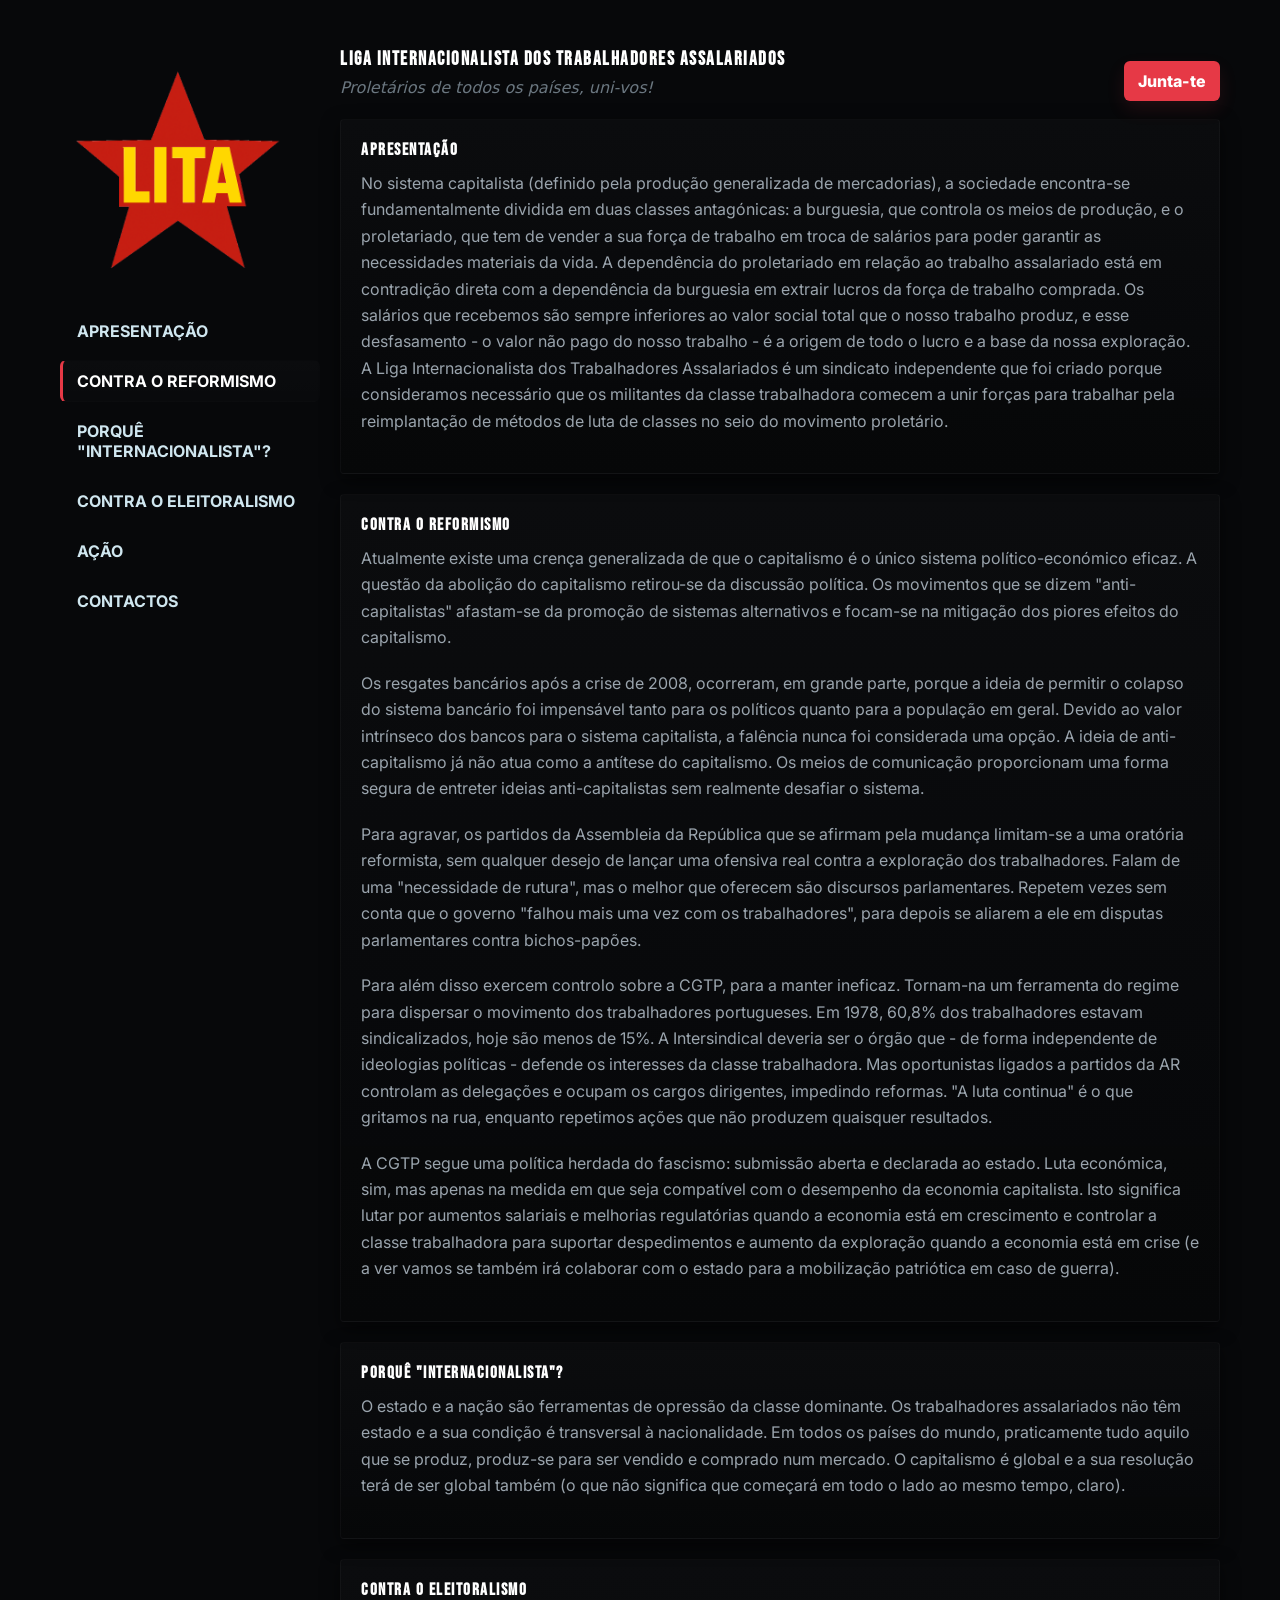
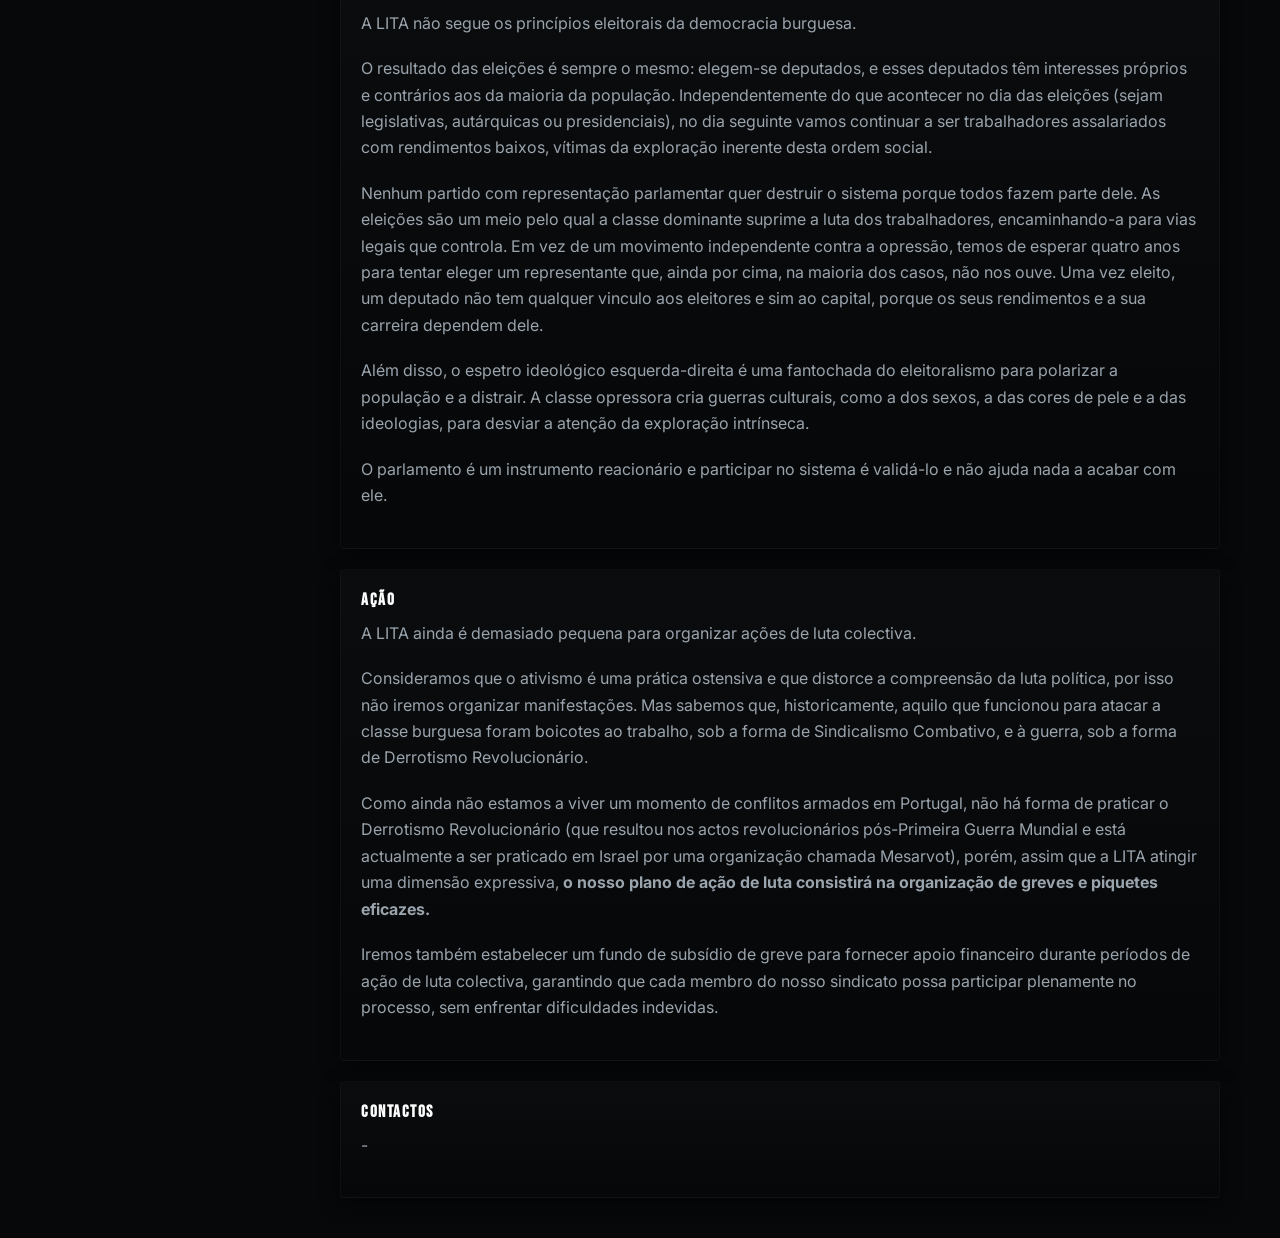
==== commit 3c24190c: "Add files via upload" ====
--- a/index.html
+++ b/index.html
@@ -9,12 +9,12 @@
   <link rel="stylesheet" href="styles.css">
 </head>
 <body>
-  <!-- anchor target for "top" (logo links here) -->
+  <!-- anchor for "top" (logo links here) -->
   <div id="top" tabindex="-1"></div>
 
   <div class="container">
+    <!-- Sidebar (desktop only) -->
     <aside class="sidebar" aria-label="Navegação do site">
-      <!-- Logo only — clicking returns to very top -->
       <a class="logo-link" href="#top" aria-label="Voltar ao topo">
         <img src="LITA-logo.png" alt="LITA — símbolo do sindicato" class="logo-img">
       </a>
@@ -36,12 +36,13 @@
           <p class="muted"><em>Proletários de todos os países, uni-vos!</em></p>
         </div>
 
-        <!-- mobile toggle: visible only on small screens -->
         <div class="top-actions">
-          <button class="mobile-toggle" aria-label="Abrir menu" title="Abrir menu">
+          <a class="btn cta" href="#acao">Junta-te</a>
+
+          <!-- Mobile menu button (visible only on small screens) -->
+          <button id="mobile-menu-btn" class="mobile-menu-btn" aria-label="Abrir menu" aria-controls="mobile-drawer" aria-expanded="false">
             <span class="hamburger" aria-hidden="true"></span>
           </button>
-          <a class="btn cta" href="#acao">Junta-te</a>
         </div>
       </header>
 
@@ -57,6 +58,8 @@
         <p class="muted">Atualmente existe uma crença generalizada de que o capitalismo é o único sistema político-económico eficaz. A questão da abolição do capitalismo retirou-se da discussão política. Os movimentos que se dizem "anti-capitalistas" afastam-se da promoção de sistemas alternativos e focam-se na mitigação dos piores efeitos do capitalismo.</p>
         <p class="muted">Os resgates bancários após a crise de 2008, ocorreram, em grande parte, porque a ideia de permitir o colapso do sistema bancário foi impensável tanto para os políticos quanto para a população em geral. Devido ao valor intrínseco dos bancos para o sistema capitalista, a falência nunca foi considerada uma opção. A ideia de anti-capitalismo já não atua como a antítese do capitalismo. Os meios de comunicação proporcionam uma forma segura de entreter ideias anti-capitalistas sem realmente desafiar o sistema.</p>
         <p class="muted">Para agravar, os partidos da Assembleia da República que se afirmam pela mudança limitam-se a uma oratória reformista, sem qualquer desejo de lançar uma ofensiva real contra a exploração dos trabalhadores. Falam de uma "necessidade de rutura", mas o melhor que oferecem são discursos parlamentares. Repetem vezes sem conta que o governo "falhou mais uma vez com os trabalhadores", para depois se aliarem a ele em disputas parlamentares contra bichos-papões.</p>
+        <p class="muted">Para além disso exercem controlo sobre a CGTP, para a manter ineficaz. Tornam-na um ferramenta do regime para dispersar o movimento dos trabalhadores portugueses. Em 1978, 60,8% dos trabalhadores estavam sindicalizados, hoje são menos de 15%. A Intersindical deveria ser o órgão que - de forma independente de ideologias políticas - defende os interesses da classe trabalhadora. Mas oportunistas ligados a partidos da AR controlam as delegações e ocupam os cargos dirigentes, impedindo reformas. "A luta continua" é o que gritamos na rua, enquanto repetimos ações que não produzem quaisquer resultados.</p>
+        <p class="muted">A CGTP segue uma política herdada do fascismo: submissão aberta e declarada ao estado. Luta económica, sim, mas apenas na medida em que seja compatível com o desempenho da economia capitalista. Isto significa lutar por aumentos salariais e melhorias regulatórias quando a economia está em crescimento e controlar a classe trabalhadora para suportar despedimentos e aumento da exploração quando a economia está em crise (e a ver vamos se também irá colaborar com o estado para a mobilização patriótica em caso de guerra).</p>
       </section>
 
       <!-- PORQUÊ "INTERNACIONALISTA"? -->
@@ -70,13 +73,18 @@
         <h2 id="eleitoralismo-title">CONTRA O ELEITORALISMO</h2>
         <p class="muted">A LITA não segue os princípios eleitorais da democracia burguesa.</p>
         <p class="muted">O resultado das eleições é sempre o mesmo: elegem-se deputados, e esses deputados têm interesses próprios e contrários aos da maioria da população. Independentemente do que acontecer no dia das eleições (sejam legislativas, autárquicas ou presidenciais), no dia seguinte vamos continuar a ser trabalhadores assalariados com rendimentos baixos, vítimas da exploração inerente desta ordem social.</p>
+        <p class="muted">Nenhum partido com representação parlamentar quer destruir o sistema porque todos fazem parte dele. As eleições são um meio pelo qual a classe dominante suprime a luta dos trabalhadores, encaminhando-a para vias legais que controla. Em vez de um movimento independente contra a opressão, temos de esperar quatro anos para tentar eleger um representante que, ainda por cima, na maioria dos casos, não nos ouve. Uma vez eleito, um deputado não tem qualquer vinculo aos eleitores e sim ao capital, porque os seus rendimentos e a sua carreira dependem dele.</p>
+        <p class="muted">Além disso, o espetro ideológico esquerda-direita é uma fantochada do eleitoralismo para polarizar a população e a distrair. A classe opressora cria guerras culturais, como a dos sexos, a das cores de pele e a das ideologias, para desviar a atenção da exploração intrínseca.</p>
+        <p class="muted">O parlamento é um instrumento reacionário e participar no sistema é validá-lo e não ajuda nada a acabar com ele.</p>
       </section>
 
       <!-- AÇÃO -->
       <section id="acao" class="section card" tabindex="-1" aria-labelledby="acao-title">
         <h2 id="acao-title">AÇÃO</h2>
-        <p class="muted">A LITA ainda é demasiado pequena para organizar ações de luta coletiva.</p>
+        <p class="muted">A LITA ainda é demasiado pequena para organizar ações de luta colectiva.</p>
         <p class="muted">Consideramos que o ativismo é uma prática ostensiva e que distorce a compreensão da luta política, por isso não iremos organizar manifestações. Mas sabemos que, historicamente, aquilo que funcionou para atacar a classe burguesa foram boicotes ao trabalho, sob a forma de Sindicalismo Combativo, e à guerra, sob a forma de Derrotismo Revolucionário.</p>
+        <p class="muted">Como ainda não estamos a viver um momento de conflitos armados em Portugal, não há forma de praticar o Derrotismo Revolucionário (que resultou nos actos revolucionários pós-Primeira Guerra Mundial e está actualmente a ser praticado em Israel por uma organização chamada Mesarvot), porém, assim que a LITA atingir uma dimensão expressiva, <strong>o nosso plano de ação de luta consistirá na organização de greves e piquetes eficazes.</strong></p>
+        <p class="muted">Iremos também estabelecer um fundo de subsídio de greve para fornecer apoio financeiro durante períodos de ação de luta colectiva, garantindo que cada membro do nosso sindicato possa participar plenamente no processo, sem enfrentar dificuldades indevidas.</p>
       </section>
 
       <!-- CONTACTOS -->
@@ -87,8 +95,24 @@
     </main>
   </div>
 
-  <!-- overlay para quando a sidebar está aberta em mobile -->
-  <div id="mobile-overlay" class="mobile-overlay" hidden aria-hidden="true"></div>
+  <!-- Mobile drawer + backdrop -->
+  <div id="drawer-backdrop" class="drawer-backdrop" hidden></div>
+  <aside id="mobile-drawer" class="mobile-drawer" aria-hidden="true" aria-labelledby="mobile-drawer-title">
+    <div class="drawer-header">
+      <button id="mobile-drawer-close" class="drawer-close" aria-label="Fechar menu">&times;</button>
+      <h3 id="mobile-drawer-title" class="drawer-title">Menu</h3>
+    </div>
+
+    <nav class="drawer-nav" role="navigation" aria-label="Menu móvel">
+      <!-- mobile tabs: same targets as desktop, keep data-targets -->
+      <a class="m-tab" href="#apresentacao" data-target="apresentacao">APRESENTAÇÃO</a>
+      <a class="m-tab" href="#reformismo" data-target="reformismo">CONTRA O REFORMISMO</a>
+      <a class="m-tab" href="#internacionalismo" data-target="internacionalismo">PORQUÊ "INTERNACIONALISTA"?</a>
+      <a class="m-tab" href="#eleitoralismo" data-target="eleitoralismo">CONTRA O ELEITORALISMO</a>
+      <a class="m-tab" href="#acao" data-target="acao">AÇÃO</a>
+      <a class="m-tab" href="#contactos" data-target="contactos">CONTACTOS</a>
+    </nav>
+  </aside>
 
   <script src="script.js" defer></script>
 </body>
--- a/styles.css
+++ b/styles.css
@@ -1,4 +1,6 @@
-/* styles.css — dark / sharp / impactful theme (com suporte mobile off-canvas) */
+/* styles.css — dark / sharp / impactful theme + mobile drawer
+   Replace your existing styles.css with this file.
+*/
 
 :root{
   --accent: #e63946;
@@ -12,24 +14,20 @@
   --sidebar-w: 260px;
   --sans: "Inter", system-ui, -apple-system, "Segoe UI", Roboto, "Helvetica Neue", Arial;
   --display: "Bebas Neue", --sans;
+  --content-max: 840px; /* limit line length for readability */
 }
 
-/* base */
+/* Base */
 *{box-sizing:border-box}
-html,body{height:100%;margin:0;background:var(--bg);color:#e6eef3;font-family:var(--sans);-webkit-font-smoothing:antialiased;overflow-x:hidden}
+html,body{height:100%;margin:0;background:var(--bg);color:#e6eef3;font-family:var(--sans);-webkit-font-smoothing:antialiased; font-size:16px}
 a{color:var(--accent);text-decoration:none}
 .container{max-width:var(--maxw);margin:28px auto;padding:20px;display:grid;grid-template-columns:var(--sidebar-w) 1fr;gap:var(--gap)}
 
-/* SIDEBAR (desktop + off-canvas behaviour on mobile) */
+/* SIDEBAR (desktop) */
 .sidebar{
   position:sticky;top:24px;height:calc(100vh - 48px);display:flex;flex-direction:column;gap:14px;align-items:flex-start;
-  z-index: 30;
 }
-.logo-link{
-  display:block;
-  width:100%;
-  padding:6px 0;
-}
+.logo-link{display:block;width:100%;padding:6px 0}
 .logo-img{
   width: calc(var(--sidebar-w) - 24px);
   max-width:100%;
@@ -38,31 +36,28 @@
   object-fit:contain;
   border-radius:4px;
 }
-
-/* NAV */
 .side-nav{display:flex;flex-direction:column;gap:8px;width:100%}
 .side-nav .tab{
-  display:inline-block;padding:10px 14px;border-radius:6px;text-decoration:none;color:inherit;font-weight:700;border:1px solid transparent;
-  background:transparent;color:#cfe6ef;border-left:3px solid transparent;
+  display:inline-block;padding:10px 14px;border-radius:6px;text-decoration:none;color:inherit;font-weight:700;border:1px solid transparent;background:transparent;color:#cfe6ef;border-left:3px solid transparent;
 }
 .side-nav .tab:hover{background:rgba(255,255,255,0.02);color:#fff}
 .side-nav .tab.active{background:linear-gradient(180deg, rgba(255,255,255,0.02), rgba(255,255,255,0.01)); border-left-color:var(--accent); color:#fff;}
 
-/* MAIN COLUMN */
+/* MAIN */
 .main{min-height:80vh}
 .topbar{display:flex;justify-content:space-between;align-items:center;gap:12px;margin-bottom:6px}
-.site-title{margin:0;font-size:1.4rem;font-family:var(--display);letter-spacing:2px;color:#fff}
-.topbar .muted{color:var(--muted-2)}
+.site-title{margin:0;font-size:1.2rem;font-family:var(--display);letter-spacing:1.5px;color:#fff}
+.topbar .muted{color:var(--muted-2);margin-top:6px}
+
 .btn{padding:10px 14px;border-radius:6px;font-weight:800;background:var(--accent);color:#fff;box-shadow:0 8px 18px rgba(230,57,70,0.12);border:none}
 .card{background:linear-gradient(180deg, rgba(255,255,255,0.02), rgba(0,0,0,0.12)); padding:20px; border-radius:var(--radius); box-shadow: 0 6px 18px rgba(0,0,0,0.55); border:1px solid rgba(255,255,255,0.03); margin-bottom:var(--gap)}
-
-.section h2{font-family:var(--display);font-size:1.15rem;margin:0 0 10px 0;letter-spacing:1.5px;color:#fff}
+.section h2{font-family:var(--display);font-size:1.05rem;margin:0 0 10px 0;letter-spacing:1.5px;color:#fff}
 .section p {
   color: var(--muted);
   margin: 0 0 1.2em 0;
-  line-height: 1.6;
-  word-break: break-word;
-  font-size: 1rem; /* keeps text readable on mobile */
+  line-height: 1.65;
+  font-size: 1rem;
+  max-width: var(--content-max);
 }
 
 /* FEED */
@@ -76,63 +71,62 @@
 .feed-item .meta{font-size:0.9rem;color:var(--muted)}
 .feed-item .body{margin-top:8px;color:var(--muted)}
 
-/* mobile toggle hamburger */
-.mobile-toggle{display:none;background:transparent;border:0;padding:8px;border-radius:8px;cursor:pointer}
-.mobile-toggle .hamburger{
-  width:26px;height:2px;background:#fff;display:block;position:relative;
-  box-shadow:0 -7px 0 0 #fff, 0 7px 0 0 #fff;border-radius:2px;
+/* Mobile menu button (hidden on larger screens) */
+.mobile-menu-btn{
+  display:none;
+  background:transparent;border:1px solid rgba(255,255,255,0.04);border-radius:6px;padding:8px;cursor:pointer;
+}
+.mobile-menu-btn .hamburger{
+  display:inline-block;width:22px;height:2px;background:var(--accent);position:relative;
+}
+.mobile-menu-btn .hamburger::before,
+.mobile-menu-btn .hamburger::after{
+  content:"";position:absolute;left:0;width:22px;height:2px;background:var(--accent);
+}
+.mobile-menu-btn .hamburger::before{top:-7px}
+.mobile-menu-btn .hamburger::after{top:7px}
+
+/* Mobile drawer/backdrop (initially hidden) */
+.drawer-backdrop{
+  position:fixed;inset:0;background:rgba(0,0,0,0.5);z-index:80;opacity:0;transition:opacity .22s ease;backdrop-filter: blur(2px);
+}
+.drawer-backdrop[hidden]{display:none}
+
+.mobile-drawer{
+  position:fixed;top:0;right:-100%;height:100vh;width:82vw;max-width:380px;background:var(--card);color:#fff;z-index:100;
+  box-shadow:-18px 0 34px rgba(0,0,0,0.6);transform:translateX(0);transition:right .28s cubic-bezier(.2,.9,.2,1);
+  display:flex;flex-direction:column;padding:16px 14px;
+}
+.mobile-drawer[aria-hidden="true"]{right:-100%}
+.mobile-drawer.open{right:0}
+.drawer-header{display:flex;align-items:center;justify-content:space-between;margin-bottom:12px}
+.drawer-title{margin:0;font-weight:800}
+.drawer-close{background:transparent;border:none;color:#fff;font-size:28px;line-height:1;cursor:pointer}
+
+/* Drawer nav */
+.drawer-nav{display:flex;flex-direction:column;gap:10px;margin-top:6px}
+.drawer-nav a{padding:12px;border-radius:6px;background:transparent;color:#e9f6fb;font-weight:700;text-decoration:none}
+.drawer-nav a:hover{background:rgba(255,255,255,0.02)}
+
+/* Responsive adjustments */
+@media (max-width:900px){
+  /* Layout becomes single column */
+  .container{grid-template-columns:1fr;padding:12px}
+  /* hide desktop sidebar */
+  .sidebar{display:none}
+  /* show mobile menu button */
+  .mobile-menu-btn{display:inline-block}
+  /* adjust content sizes for small screens */
+  html,body{font-size:15px}
+  .site-title{font-size:1.05rem}
+  .section p{font-size:0.98rem;line-height:1.6}
+  .card{padding:16px}
+  .mobile-drawer{width:86vw;max-width:360px}
 }
 
-/* overlay (hidden by default) */
-.mobile-overlay{
-  position:fixed;inset:0;background:rgba(0,0,0,0.55);opacity:0;transition:opacity .25s ease;z-index:20;
-}
-
-/* when visible — JS will remove [hidden] and add body class */
-body.sidebar-open .mobile-overlay{opacity:1;pointer-events:auto}
-body.sidebar-open{overflow:hidden}
-
-/* OFF-CANVAS SIDEBAR (mobile) */
-.sidebar.offcanvas{
-  position:fixed;
-  top:0;
-  right:0;
-  height:100vh;
-  width:80%;
-  max-width:360px;
-  transform: translateX(100%);
-  transition: transform .28s cubic-bezier(.2,.9,.3,1);
-  background: linear-gradient(180deg, rgba(15,20,22,0.98), rgba(7,8,10,0.98));
-  padding:22px 18px;
-  box-shadow: -18px 0 40px rgba(0,0,0,0.6);
-  z-index: 30;
-  border-left:1px solid rgba(255,255,255,0.03);
-}
-/* opened */
-.sidebar.offcanvas.open{
-  transform: translateX(0);
-}
-
-/* responsive adjustments */
-@media (max-width:900px){
-  .container{grid-template-columns:1fr;padding:12px}
-  /* turn the sidebar into off-canvas (remove from flow) */
-  .sidebar{position:fixed;top:0;right:0;height:100vh;padding:0;align-items:flex-start;display:block}
-  .sidebar.offcanvas{ /* apply the off-canvas defaults already defined */ }
-  /* hide default inline nav (we still use it inside the offcanvas) */
-  .side-nav{flex-direction:column;gap:10px}
-  .side-nav .tab{white-space:normal;padding:12px;border-radius:6px}
-  .logo-img{max-width: 220px; width:100%; height:auto; margin-bottom:8px}
-  .mobile-toggle{display:inline-block}
-  .top-actions{display:flex;gap:8px;align-items:center}
-  .site-title{font-size:1.05rem}
-  .section h2{font-size:1rem}
-  .card{padding:16px}
-  .section p{font-size:1rem}
-}
-
-/* smooth scrolling (but respect reduced motion) */
+/* Accessibility: reduced motion */
 @media (prefers-reduced-motion: reduce){
   html{scroll-behavior:auto}
+  .mobile-drawer,.drawer-backdrop{transition:none}
 }
 html{scroll-behavior:smooth}
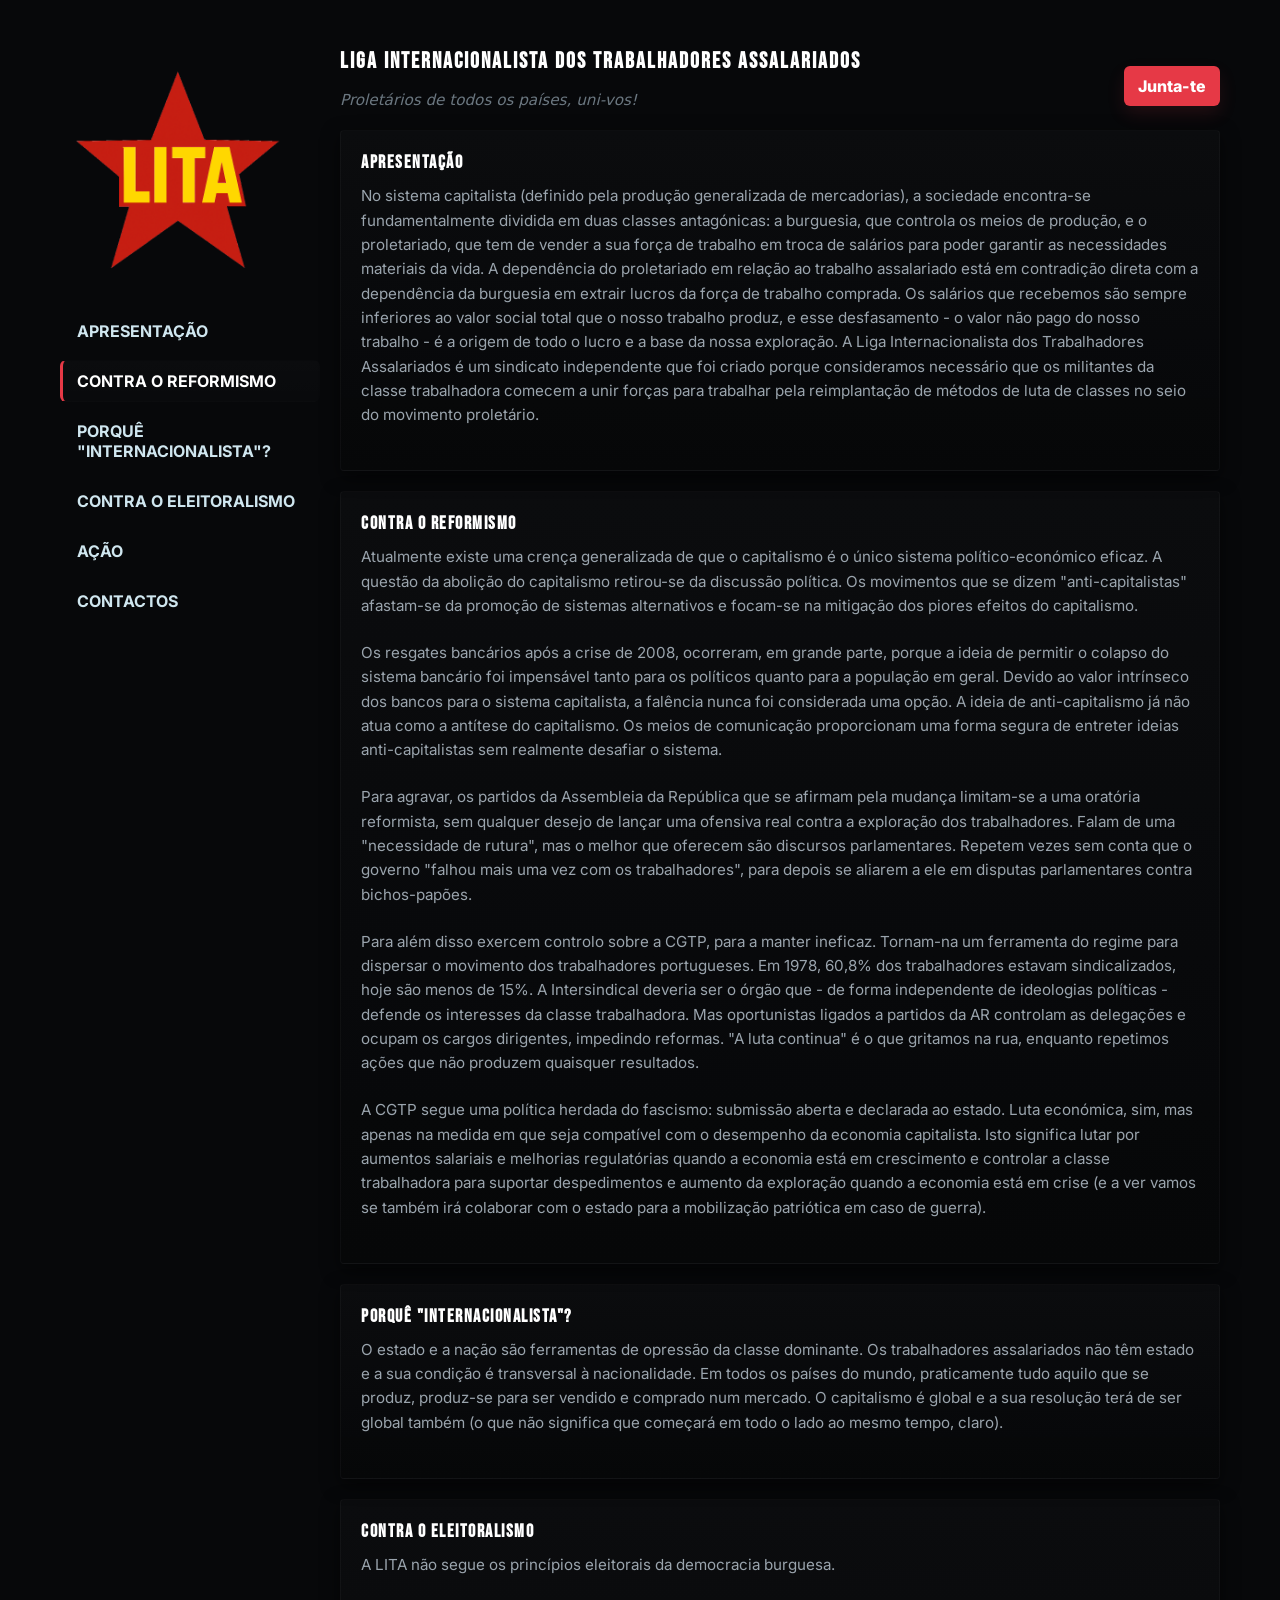
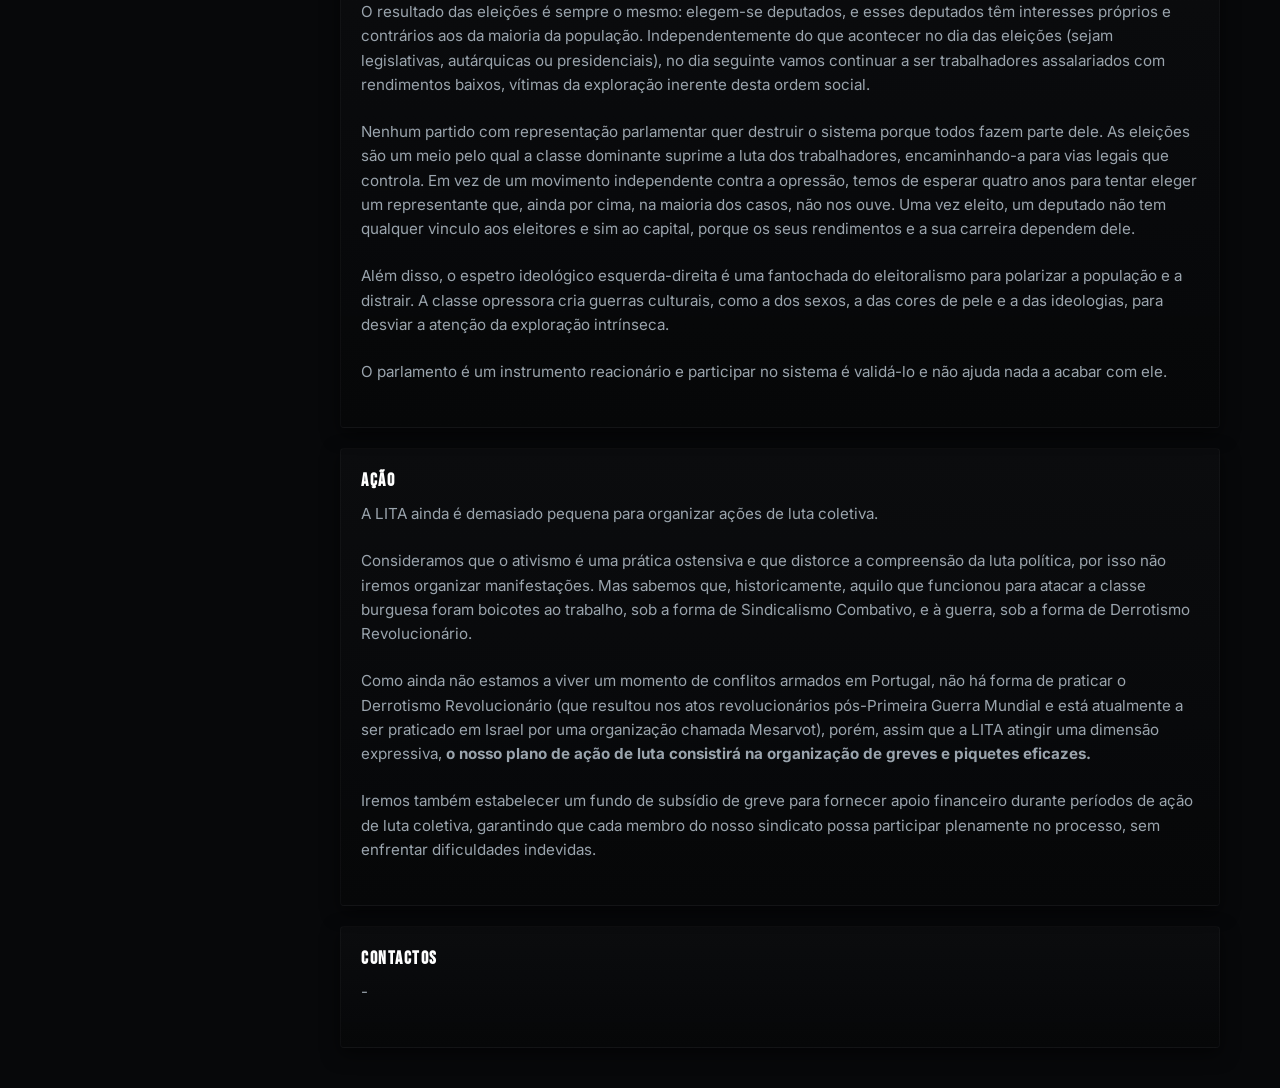
==== commit 94a596fd: "Add files via upload" ====
--- a/index.html
+++ b/index.html
@@ -9,14 +9,14 @@
   <link rel="stylesheet" href="styles.css">
 </head>
 <body>
-  <!-- anchor for "top" (logo links here) -->
+  <!-- anchor target for "top" (logo links here) -->
   <div id="top" tabindex="-1"></div>
 
   <div class="container">
-    <!-- Sidebar (desktop only) -->
     <aside class="sidebar" aria-label="Navegação do site">
+      <!-- Logo only — clicking returns to very top -->
       <a class="logo-link" href="#top" aria-label="Voltar ao topo">
-        <img src="LITA-logo.png" alt="LITA — símbolo do sindicato" class="logo-img">
+  	<img src="LITA-logo.png" alt="LITA — símbolo do sindicato" class="logo-img">
       </a>
 
       <nav class="side-nav" role="navigation" aria-label="Menú lateral">
@@ -35,14 +35,8 @@
           <h1 class="site-title">Liga Internacionalista dos Trabalhadores Assalariados</h1>
           <p class="muted"><em>Proletários de todos os países, uni-vos!</em></p>
         </div>
-
         <div class="top-actions">
           <a class="btn cta" href="#acao">Junta-te</a>
-
-          <!-- Mobile menu button (visible only on small screens) -->
-          <button id="mobile-menu-btn" class="mobile-menu-btn" aria-label="Abrir menu" aria-controls="mobile-drawer" aria-expanded="false">
-            <span class="hamburger" aria-hidden="true"></span>
-          </button>
         </div>
       </header>
 
@@ -56,10 +50,10 @@
       <section id="reformismo" class="section card" tabindex="-1" aria-labelledby="reformismo-title">
         <h2 id="reformismo-title">CONTRA O REFORMISMO</h2>
         <p class="muted">Atualmente existe uma crença generalizada de que o capitalismo é o único sistema político-económico eficaz. A questão da abolição do capitalismo retirou-se da discussão política. Os movimentos que se dizem "anti-capitalistas" afastam-se da promoção de sistemas alternativos e focam-se na mitigação dos piores efeitos do capitalismo.</p>
-        <p class="muted">Os resgates bancários após a crise de 2008, ocorreram, em grande parte, porque a ideia de permitir o colapso do sistema bancário foi impensável tanto para os políticos quanto para a população em geral. Devido ao valor intrínseco dos bancos para o sistema capitalista, a falência nunca foi considerada uma opção. A ideia de anti-capitalismo já não atua como a antítese do capitalismo. Os meios de comunicação proporcionam uma forma segura de entreter ideias anti-capitalistas sem realmente desafiar o sistema.</p>
+	<p class="muted">Os resgates bancários após a crise de 2008, ocorreram, em grande parte, porque a ideia de permitir o colapso do sistema bancário foi impensável tanto para os políticos quanto para a população em geral. Devido ao valor intrínseco dos bancos para o sistema capitalista, a falência nunca foi considerada uma opção. A ideia de anti-capitalismo já não atua como a antítese do capitalismo. Os meios de comunicação proporcionam uma forma segura de entreter ideias anti-capitalistas sem realmente desafiar o sistema.</p>
         <p class="muted">Para agravar, os partidos da Assembleia da República que se afirmam pela mudança limitam-se a uma oratória reformista, sem qualquer desejo de lançar uma ofensiva real contra a exploração dos trabalhadores. Falam de uma "necessidade de rutura", mas o melhor que oferecem são discursos parlamentares. Repetem vezes sem conta que o governo "falhou mais uma vez com os trabalhadores", para depois se aliarem a ele em disputas parlamentares contra bichos-papões.</p>
-        <p class="muted">Para além disso exercem controlo sobre a CGTP, para a manter ineficaz. Tornam-na um ferramenta do regime para dispersar o movimento dos trabalhadores portugueses. Em 1978, 60,8% dos trabalhadores estavam sindicalizados, hoje são menos de 15%. A Intersindical deveria ser o órgão que - de forma independente de ideologias políticas - defende os interesses da classe trabalhadora. Mas oportunistas ligados a partidos da AR controlam as delegações e ocupam os cargos dirigentes, impedindo reformas. "A luta continua" é o que gritamos na rua, enquanto repetimos ações que não produzem quaisquer resultados.</p>
-        <p class="muted">A CGTP segue uma política herdada do fascismo: submissão aberta e declarada ao estado. Luta económica, sim, mas apenas na medida em que seja compatível com o desempenho da economia capitalista. Isto significa lutar por aumentos salariais e melhorias regulatórias quando a economia está em crescimento e controlar a classe trabalhadora para suportar despedimentos e aumento da exploração quando a economia está em crise (e a ver vamos se também irá colaborar com o estado para a mobilização patriótica em caso de guerra).</p>
+	<p class="muted">Para além disso exercem controlo sobre a CGTP, para a manter ineficaz. Tornam-na um ferramenta do regime para dispersar o movimento dos trabalhadores portugueses. Em 1978, 60,8% dos trabalhadores estavam sindicalizados, hoje são menos de 15%. A Intersindical deveria ser o órgão que - de forma independente de ideologias políticas - defende os interesses da classe trabalhadora. Mas oportunistas ligados a partidos da AR controlam as delegações e ocupam os cargos dirigentes, impedindo reformas. "A luta continua" é o que gritamos na rua, enquanto repetimos ações que não produzem quaisquer resultados.</p>
+	<p class="muted">A CGTP segue uma política herdada do fascismo: submissão aberta e declarada ao estado. Luta económica, sim, mas apenas na medida em que seja compatível com o desempenho da economia capitalista. Isto significa lutar por aumentos salariais e melhorias regulatórias quando a economia está em crescimento e controlar a classe trabalhadora para suportar despedimentos e aumento da exploração quando a economia está em crise (e a ver vamos se também irá colaborar com o estado para a mobilização patriótica em caso de guerra).</p>
       </section>
 
       <!-- PORQUÊ "INTERNACIONALISTA"? -->
@@ -71,20 +65,20 @@
       <!-- CONTRA O ELEITORALISMO -->
       <section id="eleitoralismo" class="section card" tabindex="-1" aria-labelledby="eleitoralismo-title">
         <h2 id="eleitoralismo-title">CONTRA O ELEITORALISMO</h2>
-        <p class="muted">A LITA não segue os princípios eleitorais da democracia burguesa.</p>
+	<p class="muted">A LITA não segue os princípios eleitorais da democracia burguesa.</p>
         <p class="muted">O resultado das eleições é sempre o mesmo: elegem-se deputados, e esses deputados têm interesses próprios e contrários aos da maioria da população. Independentemente do que acontecer no dia das eleições (sejam legislativas, autárquicas ou presidenciais), no dia seguinte vamos continuar a ser trabalhadores assalariados com rendimentos baixos, vítimas da exploração inerente desta ordem social.</p>
-        <p class="muted">Nenhum partido com representação parlamentar quer destruir o sistema porque todos fazem parte dele. As eleições são um meio pelo qual a classe dominante suprime a luta dos trabalhadores, encaminhando-a para vias legais que controla. Em vez de um movimento independente contra a opressão, temos de esperar quatro anos para tentar eleger um representante que, ainda por cima, na maioria dos casos, não nos ouve. Uma vez eleito, um deputado não tem qualquer vinculo aos eleitores e sim ao capital, porque os seus rendimentos e a sua carreira dependem dele.</p>
-        <p class="muted">Além disso, o espetro ideológico esquerda-direita é uma fantochada do eleitoralismo para polarizar a população e a distrair. A classe opressora cria guerras culturais, como a dos sexos, a das cores de pele e a das ideologias, para desviar a atenção da exploração intrínseca.</p>
-        <p class="muted">O parlamento é um instrumento reacionário e participar no sistema é validá-lo e não ajuda nada a acabar com ele.</p>
+	<p class="muted">Nenhum partido com representação parlamentar quer destruir o sistema porque todos fazem parte dele. As eleições são um meio pelo qual a classe dominante suprime a luta dos trabalhadores, encaminhando-a para vias legais que controla. Em vez de um movimento independente contra a opressão, temos de esperar quatro anos para tentar eleger um representante que, ainda por cima, na maioria dos casos, não nos ouve. Uma vez eleito, um deputado não tem qualquer vinculo aos eleitores e sim ao capital, porque os seus rendimentos e a sua carreira dependem dele.</p>
+	<p class="muted">Além disso, o espetro ideológico esquerda-direita é uma fantochada do eleitoralismo para polarizar a população e a distrair. A classe opressora cria guerras culturais, como a dos sexos, a das cores de pele e a das ideologias, para desviar a atenção da exploração intrínseca.</p>
+	<p class="muted">O parlamento é um instrumento reacionário e participar no sistema é validá-lo e não ajuda nada a acabar com ele.</p>
       </section>
 
       <!-- AÇÃO -->
       <section id="acao" class="section card" tabindex="-1" aria-labelledby="acao-title">
         <h2 id="acao-title">AÇÃO</h2>
-        <p class="muted">A LITA ainda é demasiado pequena para organizar ações de luta colectiva.</p>
-        <p class="muted">Consideramos que o ativismo é uma prática ostensiva e que distorce a compreensão da luta política, por isso não iremos organizar manifestações. Mas sabemos que, historicamente, aquilo que funcionou para atacar a classe burguesa foram boicotes ao trabalho, sob a forma de Sindicalismo Combativo, e à guerra, sob a forma de Derrotismo Revolucionário.</p>
-        <p class="muted">Como ainda não estamos a viver um momento de conflitos armados em Portugal, não há forma de praticar o Derrotismo Revolucionário (que resultou nos actos revolucionários pós-Primeira Guerra Mundial e está actualmente a ser praticado em Israel por uma organização chamada Mesarvot), porém, assim que a LITA atingir uma dimensão expressiva, <strong>o nosso plano de ação de luta consistirá na organização de greves e piquetes eficazes.</strong></p>
-        <p class="muted">Iremos também estabelecer um fundo de subsídio de greve para fornecer apoio financeiro durante períodos de ação de luta colectiva, garantindo que cada membro do nosso sindicato possa participar plenamente no processo, sem enfrentar dificuldades indevidas.</p>
+        <p class="muted">A LITA ainda é demasiado pequena para organizar ações de luta coletiva.</p>
+	<p class="muted">Consideramos que o ativismo é uma prática ostensiva e que distorce a compreensão da luta política, por isso não iremos organizar manifestações. Mas sabemos que, historicamente, aquilo que funcionou para atacar a classe burguesa foram boicotes ao trabalho, sob a forma de Sindicalismo Combativo, e à guerra, sob a forma de Derrotismo Revolucionário.</p>
+	<p class="muted">Como ainda não estamos a viver um momento de conflitos armados em Portugal, não há forma de praticar o Derrotismo Revolucionário (que resultou nos atos revolucionários pós-Primeira Guerra Mundial e está atualmente a ser praticado em Israel por uma organização chamada Mesarvot), porém, assim que a LITA atingir uma dimensão expressiva, <strong>o nosso plano de ação de luta consistirá na organização de greves e piquetes eficazes.</strong></p>
+	<p class="muted">Iremos também estabelecer um fundo de subsídio de greve para fornecer apoio financeiro durante períodos de ação de luta coletiva, garantindo que cada membro do nosso sindicato possa participar plenamente no processo, sem enfrentar dificuldades indevidas.</p>
       </section>
 
       <!-- CONTACTOS -->
@@ -95,25 +89,6 @@
     </main>
   </div>
 
-  <!-- Mobile drawer + backdrop -->
-  <div id="drawer-backdrop" class="drawer-backdrop" hidden></div>
-  <aside id="mobile-drawer" class="mobile-drawer" aria-hidden="true" aria-labelledby="mobile-drawer-title">
-    <div class="drawer-header">
-      <button id="mobile-drawer-close" class="drawer-close" aria-label="Fechar menu">&times;</button>
-      <h3 id="mobile-drawer-title" class="drawer-title">Menu</h3>
-    </div>
-
-    <nav class="drawer-nav" role="navigation" aria-label="Menu móvel">
-      <!-- mobile tabs: same targets as desktop, keep data-targets -->
-      <a class="m-tab" href="#apresentacao" data-target="apresentacao">APRESENTAÇÃO</a>
-      <a class="m-tab" href="#reformismo" data-target="reformismo">CONTRA O REFORMISMO</a>
-      <a class="m-tab" href="#internacionalismo" data-target="internacionalismo">PORQUÊ "INTERNACIONALISTA"?</a>
-      <a class="m-tab" href="#eleitoralismo" data-target="eleitoralismo">CONTRA O ELEITORALISMO</a>
-      <a class="m-tab" href="#acao" data-target="acao">AÇÃO</a>
-      <a class="m-tab" href="#contactos" data-target="contactos">CONTACTOS</a>
-    </nav>
-  </aside>
-
   <script src="script.js" defer></script>
 </body>
 </html>
--- a/styles.css
+++ b/styles.css
@@ -1,63 +1,73 @@
-/* styles.css — dark / sharp / impactful theme + mobile drawer
+/* styles.css — dark / sharp / impactful theme
    Replace your existing styles.css with this file.
+   To change accent, edit --accent below.
 */
 
 :root{
-  --accent: #e63946;
-  --bg: #07080a;
-  --card: #0f1416;
-  --muted: #9aa4ad;
+  --accent: #e63946;       /* main accent (change to your preferred HEX) */
+  --bg: #07080a;           /* very dark canvas */
+  --card: #0f1416;         /* slightly lighter panels */
+  --muted: #9aa4ad;        /* muted copy on dark */
   --muted-2: #6b7780;
-  --radius: 4px;
+  --radius: 4px;           /* sharp, small rounding */
   --maxw: 1200px;
   --gap: 20px;
   --sidebar-w: 260px;
   --sans: "Inter", system-ui, -apple-system, "Segoe UI", Roboto, "Helvetica Neue", Arial;
   --display: "Bebas Neue", --sans;
-  --content-max: 840px; /* limit line length for readability */
 }
 
-/* Base */
 *{box-sizing:border-box}
-html,body{height:100%;margin:0;background:var(--bg);color:#e6eef3;font-family:var(--sans);-webkit-font-smoothing:antialiased; font-size:16px}
+html,body{height:100%;margin:0;background:var(--bg);color:#e6eef3;font-family:var(--sans);-webkit-font-smoothing:antialiased}
 a{color:var(--accent);text-decoration:none}
 .container{max-width:var(--maxw);margin:28px auto;padding:20px;display:grid;grid-template-columns:var(--sidebar-w) 1fr;gap:var(--gap)}
 
-/* SIDEBAR (desktop) */
+/* SIDEBAR */
 .sidebar{
   position:sticky;top:24px;height:calc(100vh - 48px);display:flex;flex-direction:column;gap:14px;align-items:flex-start;
 }
-.logo-link{display:block;width:100%;padding:6px 0}
+.sidebar-brand{display:flex;gap:12px;align-items:center}
+.brand-text strong{display:block;color:#fff}
+.muted{color:var(--muted);font-size:0.95rem}
+.logo-link{
+  display:block;
+  width:100%;
+  padding:6px 0;                /* small breathing room */
+}
 .logo-img{
-  width: calc(var(--sidebar-w) - 24px);
+  width: calc(var(--sidebar-w) - 24px); /* almost the full sidebar width */
   max-width:100%;
-  height:auto;
+  height:auto;                 /* preserve aspect ratio */
   display:block;
   object-fit:contain;
-  border-radius:4px;
+  border-radius:4px;           /* optional: small corner rounding */
+  border: none;                /* remove red border */
+  box-shadow: none;            /* remove blocky shadow */
 }
+
+/* NAV */
 .side-nav{display:flex;flex-direction:column;gap:8px;width:100%}
 .side-nav .tab{
-  display:inline-block;padding:10px 14px;border-radius:6px;text-decoration:none;color:inherit;font-weight:700;border:1px solid transparent;background:transparent;color:#cfe6ef;border-left:3px solid transparent;
+  display:inline-block;padding:10px 14px;border-radius:6px;text-decoration:none;color:inherit;font-weight:700;border:1px solid transparent;
+  background:transparent;color:#cfe6ef;border-left:3px solid transparent;
 }
 .side-nav .tab:hover{background:rgba(255,255,255,0.02);color:#fff}
 .side-nav .tab.active{background:linear-gradient(180deg, rgba(255,255,255,0.02), rgba(255,255,255,0.01)); border-left-color:var(--accent); color:#fff;}
 
-/* MAIN */
+/* MAIN COLUMN */
 .main{min-height:80vh}
 .topbar{display:flex;justify-content:space-between;align-items:center;gap:12px;margin-bottom:6px}
-.site-title{margin:0;font-size:1.2rem;font-family:var(--display);letter-spacing:1.5px;color:#fff}
-.topbar .muted{color:var(--muted-2);margin-top:6px}
+.site-title{margin:0;font-size:1.4rem;font-family:var(--display);letter-spacing:2px;color:#fff}
+.topbar .muted{color:var(--muted-2)}
 
 .btn{padding:10px 14px;border-radius:6px;font-weight:800;background:var(--accent);color:#fff;box-shadow:0 8px 18px rgba(230,57,70,0.12);border:none}
 .card{background:linear-gradient(180deg, rgba(255,255,255,0.02), rgba(0,0,0,0.12)); padding:20px; border-radius:var(--radius); box-shadow: 0 6px 18px rgba(0,0,0,0.55); border:1px solid rgba(255,255,255,0.03); margin-bottom:var(--gap)}
-.section h2{font-family:var(--display);font-size:1.05rem;margin:0 0 10px 0;letter-spacing:1.5px;color:#fff}
+
+.section h2{font-family:var(--display);font-size:1.15rem;margin:0 0 10px 0;letter-spacing:1.5px;color:#fff}
 .section p {
   color: var(--muted);
-  margin: 0 0 1.2em 0;
-  line-height: 1.65;
-  font-size: 1rem;
-  max-width: var(--content-max);
+  margin: 0 0 1.5em 0;  /* only bottom spacing */
+  line-height: 1.6;
 }
 
 /* FEED */
@@ -71,62 +81,21 @@
 .feed-item .meta{font-size:0.9rem;color:var(--muted)}
 .feed-item .body{margin-top:8px;color:var(--muted)}
 
-/* Mobile menu button (hidden on larger screens) */
-.mobile-menu-btn{
-  display:none;
-  background:transparent;border:1px solid rgba(255,255,255,0.04);border-radius:6px;padding:8px;cursor:pointer;
-}
-.mobile-menu-btn .hamburger{
-  display:inline-block;width:22px;height:2px;background:var(--accent);position:relative;
-}
-.mobile-menu-btn .hamburger::before,
-.mobile-menu-btn .hamburger::after{
-  content:"";position:absolute;left:0;width:22px;height:2px;background:var(--accent);
-}
-.mobile-menu-btn .hamburger::before{top:-7px}
-.mobile-menu-btn .hamburger::after{top:7px}
+/* small UI details */
+.muted-small{color:var(--muted);font-size:0.9rem}
+.site-footer{text-align:center;margin-top:16px;padding:8px;color:var(--muted)}
 
-/* Mobile drawer/backdrop (initially hidden) */
-.drawer-backdrop{
-  position:fixed;inset:0;background:rgba(0,0,0,0.5);z-index:80;opacity:0;transition:opacity .22s ease;backdrop-filter: blur(2px);
-}
-.drawer-backdrop[hidden]{display:none}
-
-.mobile-drawer{
-  position:fixed;top:0;right:-100%;height:100vh;width:82vw;max-width:380px;background:var(--card);color:#fff;z-index:100;
-  box-shadow:-18px 0 34px rgba(0,0,0,0.6);transform:translateX(0);transition:right .28s cubic-bezier(.2,.9,.2,1);
-  display:flex;flex-direction:column;padding:16px 14px;
-}
-.mobile-drawer[aria-hidden="true"]{right:-100%}
-.mobile-drawer.open{right:0}
-.drawer-header{display:flex;align-items:center;justify-content:space-between;margin-bottom:12px}
-.drawer-title{margin:0;font-weight:800}
-.drawer-close{background:transparent;border:none;color:#fff;font-size:28px;line-height:1;cursor:pointer}
-
-/* Drawer nav */
-.drawer-nav{display:flex;flex-direction:column;gap:10px;margin-top:6px}
-.drawer-nav a{padding:12px;border-radius:6px;background:transparent;color:#e9f6fb;font-weight:700;text-decoration:none}
-.drawer-nav a:hover{background:rgba(255,255,255,0.02)}
-
-/* Responsive adjustments */
+/* responsive */
 @media (max-width:900px){
-  /* Layout becomes single column */
   .container{grid-template-columns:1fr;padding:12px}
-  /* hide desktop sidebar */
-  .sidebar{display:none}
-  /* show mobile menu button */
-  .mobile-menu-btn{display:inline-block}
-  /* adjust content sizes for small screens */
-  html,body{font-size:15px}
-  .site-title{font-size:1.05rem}
-  .section p{font-size:0.98rem;line-height:1.6}
-  .card{padding:16px}
-  .mobile-drawer{width:86vw;max-width:360px}
+  .sidebar{position:relative;height:auto;flex-direction:row;align-items:center;justify-content:space-between}
+  .side-nav{flex-direction:row;overflow:auto;gap:8px;padding-left:12px}
+  .side-nav .tab{white-space:nowrap}
+  .sidebar-footer{display:none}
 }
 
-/* Accessibility: reduced motion */
+/* smooth scrolling (but respect reduced motion) */
 @media (prefers-reduced-motion: reduce){
   html{scroll-behavior:auto}
-  .mobile-drawer,.drawer-backdrop{transition:none}
 }
 html{scroll-behavior:smooth}
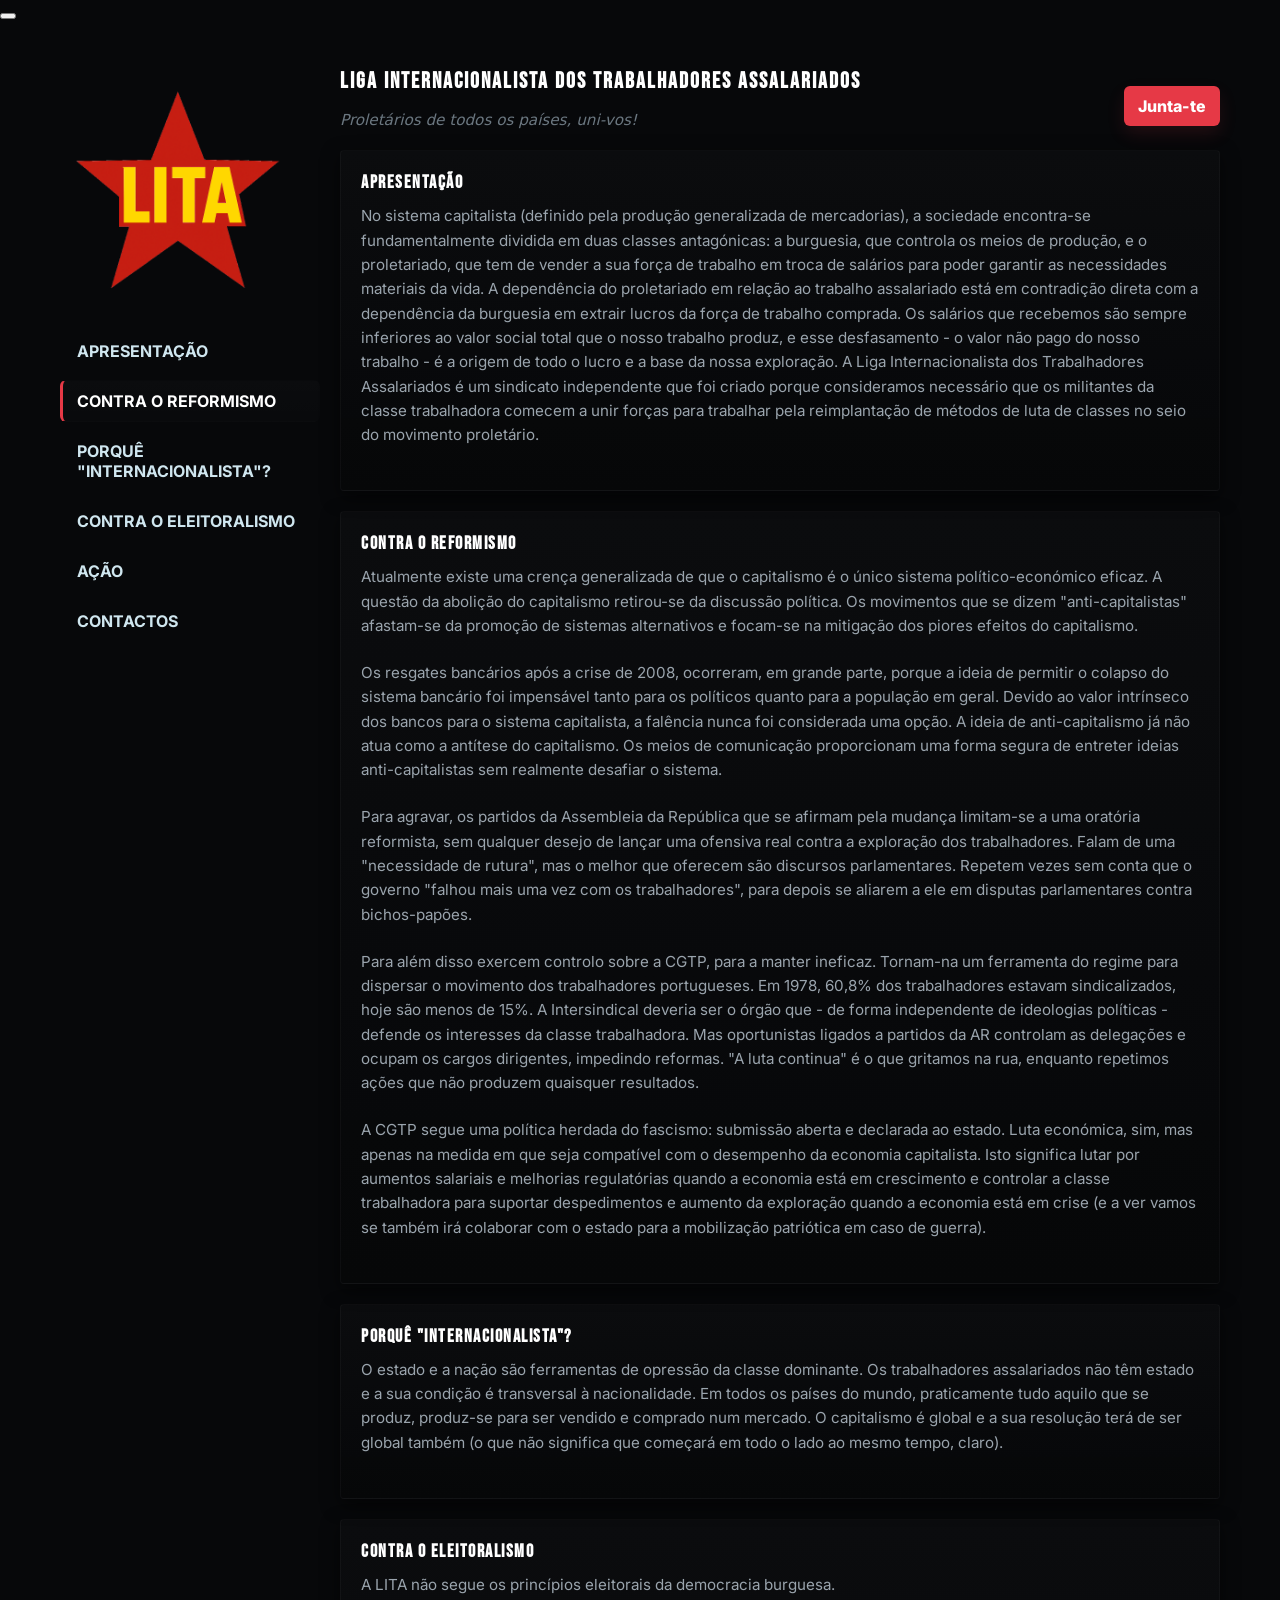
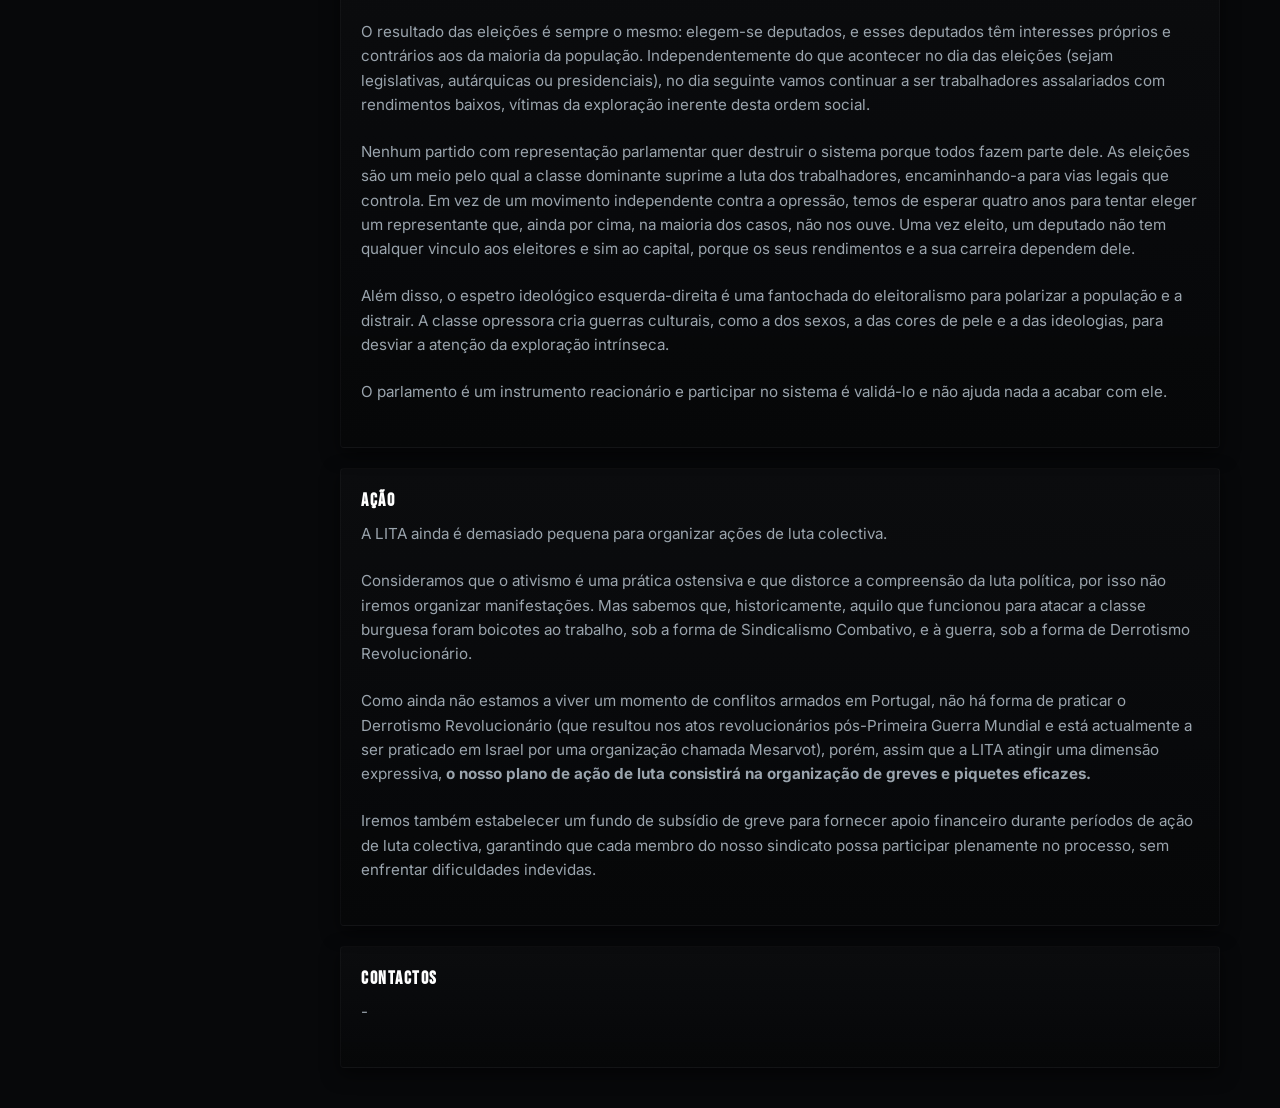
==== commit 0a52c6db: "Add files via upload" ====
--- a/index.html
+++ b/index.html
@@ -12,11 +12,21 @@
   <!-- anchor target for "top" (logo links here) -->
   <div id="top" tabindex="-1"></div>
 
+  <!-- Mobile overlay/backdrop (hidden by default) -->
+  <div id="sidebar-backdrop" class="sidebar-backdrop" tabindex="-1" aria-hidden="true"></div>
+
+  <!-- Hamburger button (fixed on mobile; hidden on desktop via CSS) -->
+  <button id="hamburger" class="hamburger" aria-label="Abrir menu" aria-expanded="false" aria-controls="site-sidebar">
+    <span class="hamburger-box" aria-hidden="true">
+      <span class="hamburger-inner"></span>
+    </span>
+  </button>
+
   <div class="container">
-    <aside class="sidebar" aria-label="Navegação do site">
+    <aside id="site-sidebar" class="sidebar" aria-label="Navegação do site" role="complementary">
       <!-- Logo only — clicking returns to very top -->
       <a class="logo-link" href="#top" aria-label="Voltar ao topo">
-  	<img src="LITA-logo.png" alt="LITA — símbolo do sindicato" class="logo-img">
+        <img src="LITA-logo.png" alt="LITA — símbolo do sindicato" class="logo-img">
       </a>
 
       <nav class="side-nav" role="navigation" aria-label="Menú lateral">
@@ -36,7 +46,7 @@
           <p class="muted"><em>Proletários de todos os países, uni-vos!</em></p>
         </div>
         <div class="top-actions">
-          <a class="btn cta" href="#acao">Junta-te</a>
+          <a class="btn cta" href="join.html" aria-label="Junta-te">Junta-te</a>
         </div>
       </header>
 
@@ -50,10 +60,10 @@
       <section id="reformismo" class="section card" tabindex="-1" aria-labelledby="reformismo-title">
         <h2 id="reformismo-title">CONTRA O REFORMISMO</h2>
         <p class="muted">Atualmente existe uma crença generalizada de que o capitalismo é o único sistema político-económico eficaz. A questão da abolição do capitalismo retirou-se da discussão política. Os movimentos que se dizem "anti-capitalistas" afastam-se da promoção de sistemas alternativos e focam-se na mitigação dos piores efeitos do capitalismo.</p>
-	<p class="muted">Os resgates bancários após a crise de 2008, ocorreram, em grande parte, porque a ideia de permitir o colapso do sistema bancário foi impensável tanto para os políticos quanto para a população em geral. Devido ao valor intrínseco dos bancos para o sistema capitalista, a falência nunca foi considerada uma opção. A ideia de anti-capitalismo já não atua como a antítese do capitalismo. Os meios de comunicação proporcionam uma forma segura de entreter ideias anti-capitalistas sem realmente desafiar o sistema.</p>
+        <p class="muted">Os resgates bancários após a crise de 2008, ocorreram, em grande parte, porque a ideia de permitir o colapso do sistema bancário foi impensável tanto para os políticos quanto para a população em geral. Devido ao valor intrínseco dos bancos para o sistema capitalista, a falência nunca foi considerada uma opção. A ideia de anti-capitalismo já não atua como a antítese do capitalismo. Os meios de comunicação proporcionam uma forma segura de entreter ideias anti-capitalistas sem realmente desafiar o sistema.</p>
         <p class="muted">Para agravar, os partidos da Assembleia da República que se afirmam pela mudança limitam-se a uma oratória reformista, sem qualquer desejo de lançar uma ofensiva real contra a exploração dos trabalhadores. Falam de uma "necessidade de rutura", mas o melhor que oferecem são discursos parlamentares. Repetem vezes sem conta que o governo "falhou mais uma vez com os trabalhadores", para depois se aliarem a ele em disputas parlamentares contra bichos-papões.</p>
-	<p class="muted">Para além disso exercem controlo sobre a CGTP, para a manter ineficaz. Tornam-na um ferramenta do regime para dispersar o movimento dos trabalhadores portugueses. Em 1978, 60,8% dos trabalhadores estavam sindicalizados, hoje são menos de 15%. A Intersindical deveria ser o órgão que - de forma independente de ideologias políticas - defende os interesses da classe trabalhadora. Mas oportunistas ligados a partidos da AR controlam as delegações e ocupam os cargos dirigentes, impedindo reformas. "A luta continua" é o que gritamos na rua, enquanto repetimos ações que não produzem quaisquer resultados.</p>
-	<p class="muted">A CGTP segue uma política herdada do fascismo: submissão aberta e declarada ao estado. Luta económica, sim, mas apenas na medida em que seja compatível com o desempenho da economia capitalista. Isto significa lutar por aumentos salariais e melhorias regulatórias quando a economia está em crescimento e controlar a classe trabalhadora para suportar despedimentos e aumento da exploração quando a economia está em crise (e a ver vamos se também irá colaborar com o estado para a mobilização patriótica em caso de guerra).</p>
+        <p class="muted">Para além disso exercem controlo sobre a CGTP, para a manter ineficaz. Tornam-na um ferramenta do regime para dispersar o movimento dos trabalhadores portugueses. Em 1978, 60,8% dos trabalhadores estavam sindicalizados, hoje são menos de 15%. A Intersindical deveria ser o órgão que - de forma independente de ideologias políticas - defende os interesses da classe trabalhadora. Mas oportunistas ligados a partidos da AR controlam as delegações e ocupam os cargos dirigentes, impedindo reformas. "A luta continua" é o que gritamos na rua, enquanto repetimos ações que não produzem quaisquer resultados.</p>
+        <p class="muted">A CGTP segue uma política herdada do fascismo: submissão aberta e declarada ao estado. Luta económica, sim, mas apenas na medida em que seja compatível com o desempenho da economia capitalista. Isto significa lutar por aumentos salariais e melhorias regulatórias quando a economia está em crescimento e controlar a classe trabalhadora para suportar despedimentos e aumento da exploração quando a economia está em crise (e a ver vamos se também irá colaborar com o estado para a mobilização patriótica em caso de guerra).</p>
       </section>
 
       <!-- PORQUÊ "INTERNACIONALISTA"? -->
@@ -65,20 +75,20 @@
       <!-- CONTRA O ELEITORALISMO -->
       <section id="eleitoralismo" class="section card" tabindex="-1" aria-labelledby="eleitoralismo-title">
         <h2 id="eleitoralismo-title">CONTRA O ELEITORALISMO</h2>
-	<p class="muted">A LITA não segue os princípios eleitorais da democracia burguesa.</p>
+        <p class="muted">A LITA não segue os princípios eleitorais da democracia burguesa.</p>
         <p class="muted">O resultado das eleições é sempre o mesmo: elegem-se deputados, e esses deputados têm interesses próprios e contrários aos da maioria da população. Independentemente do que acontecer no dia das eleições (sejam legislativas, autárquicas ou presidenciais), no dia seguinte vamos continuar a ser trabalhadores assalariados com rendimentos baixos, vítimas da exploração inerente desta ordem social.</p>
-	<p class="muted">Nenhum partido com representação parlamentar quer destruir o sistema porque todos fazem parte dele. As eleições são um meio pelo qual a classe dominante suprime a luta dos trabalhadores, encaminhando-a para vias legais que controla. Em vez de um movimento independente contra a opressão, temos de esperar quatro anos para tentar eleger um representante que, ainda por cima, na maioria dos casos, não nos ouve. Uma vez eleito, um deputado não tem qualquer vinculo aos eleitores e sim ao capital, porque os seus rendimentos e a sua carreira dependem dele.</p>
-	<p class="muted">Além disso, o espetro ideológico esquerda-direita é uma fantochada do eleitoralismo para polarizar a população e a distrair. A classe opressora cria guerras culturais, como a dos sexos, a das cores de pele e a das ideologias, para desviar a atenção da exploração intrínseca.</p>
-	<p class="muted">O parlamento é um instrumento reacionário e participar no sistema é validá-lo e não ajuda nada a acabar com ele.</p>
+        <p class="muted">Nenhum partido com representação parlamentar quer destruir o sistema porque todos fazem parte dele. As eleições são um meio pelo qual a classe dominante suprime a luta dos trabalhadores, encaminhando-a para vias legais que controla. Em vez de um movimento independente contra a opressão, temos de esperar quatro anos para tentar eleger um representante que, ainda por cima, na maioria dos casos, não nos ouve. Uma vez eleito, um deputado não tem qualquer vinculo aos eleitores e sim ao capital, porque os seus rendimentos e a sua carreira dependem dele.</p>
+        <p class="muted">Além disso, o espetro ideológico esquerda-direita é uma fantochada do eleitoralismo para polarizar a população e a distrair. A classe opressora cria guerras culturais, como a dos sexos, a das cores de pele e a das ideologias, para desviar a atenção da exploração intrínseca.</p>
+        <p class="muted">O parlamento é um instrumento reacionário e participar no sistema é validá-lo e não ajuda nada a acabar com ele.</p>
       </section>
 
       <!-- AÇÃO -->
       <section id="acao" class="section card" tabindex="-1" aria-labelledby="acao-title">
         <h2 id="acao-title">AÇÃO</h2>
-        <p class="muted">A LITA ainda é demasiado pequena para organizar ações de luta coletiva.</p>
-	<p class="muted">Consideramos que o ativismo é uma prática ostensiva e que distorce a compreensão da luta política, por isso não iremos organizar manifestações. Mas sabemos que, historicamente, aquilo que funcionou para atacar a classe burguesa foram boicotes ao trabalho, sob a forma de Sindicalismo Combativo, e à guerra, sob a forma de Derrotismo Revolucionário.</p>
-	<p class="muted">Como ainda não estamos a viver um momento de conflitos armados em Portugal, não há forma de praticar o Derrotismo Revolucionário (que resultou nos atos revolucionários pós-Primeira Guerra Mundial e está atualmente a ser praticado em Israel por uma organização chamada Mesarvot), porém, assim que a LITA atingir uma dimensão expressiva, <strong>o nosso plano de ação de luta consistirá na organização de greves e piquetes eficazes.</strong></p>
-	<p class="muted">Iremos também estabelecer um fundo de subsídio de greve para fornecer apoio financeiro durante períodos de ação de luta coletiva, garantindo que cada membro do nosso sindicato possa participar plenamente no processo, sem enfrentar dificuldades indevidas.</p>
+        <p class="muted">A LITA ainda é demasiado pequena para organizar ações de luta colectiva.</p>
+        <p class="muted">Consideramos que o ativismo é uma prática ostensiva e que distorce a compreensão da luta política, por isso não iremos organizar manifestações. Mas sabemos que, historicamente, aquilo que funcionou para atacar a classe burguesa foram boicotes ao trabalho, sob a forma de Sindicalismo Combativo, e à guerra, sob a forma de Derrotismo Revolucionário.</p>
+        <p class="muted">Como ainda não estamos a viver um momento de conflitos armados em Portugal, não há forma de praticar o Derrotismo Revolucionário (que resultou nos atos revolucionários pós-Primeira Guerra Mundial e está actualmente a ser praticado em Israel por uma organização chamada Mesarvot), porém, assim que a LITA atingir uma dimensão expressiva, <strong>o nosso plano de ação de luta consistirá na organização de greves e piquetes eficazes.</strong></p>
+        <p class="muted">Iremos também estabelecer um fundo de subsídio de greve para fornecer apoio financeiro durante períodos de ação de luta colectiva, garantindo que cada membro do nosso sindicato possa participar plenamente no processo, sem enfrentar dificuldades indevidas.</p>
       </section>
 
       <!-- CONTACTOS -->
--- a/styles.css
+++ b/styles.css
@@ -1,6 +1,6 @@
 /* styles.css — dark / sharp / impactful theme
-   Replace your existing styles.css with this file.
-   To change accent, edit --accent below.
+   Updated: adds mobile off-canvas sidebar and hamburger.
+   Keep --sidebar-w in root; mobile will override behavior below.
 */
 
 :root{
@@ -40,9 +40,9 @@
   height:auto;                 /* preserve aspect ratio */
   display:block;
   object-fit:contain;
-  border-radius:4px;           /* optional: small corner rounding */
-  border: none;                /* remove red border */
-  box-shadow: none;            /* remove blocky shadow */
+  border-radius:4px;
+  border: none;
+  box-shadow: none;
 }
 
 /* NAV */
@@ -85,17 +85,134 @@
 .muted-small{color:var(--muted);font-size:0.9rem}
 .site-footer{text-align:center;margin-top:16px;padding:8px;color:var(--muted)}
 
-/* responsive */
+/* Responsive (desktop -> mobile baseline) */
 @media (max-width:900px){
   .container{grid-template-columns:1fr;padding:12px}
-  .sidebar{position:relative;height:auto;flex-direction:row;align-items:center;justify-content:space-between}
-  .side-nav{flex-direction:row;overflow:auto;gap:8px;padding-left:12px}
-  .side-nav .tab{white-space:nowrap}
-  .sidebar-footer{display:none}
+  /* Make the sidebar an off-canvas panel on mobile */
+  .sidebar{
+    position:fixed;
+    top:0;
+    right:0;
+    height:100vh;
+    width:var(--sidebar-w);
+    max-width:82%;
+    background:linear-gradient(180deg, #071011, #0b1113);
+    padding:20px;
+    box-shadow: -12px 0 30px rgba(0,0,0,0.6);
+    transform: translateX(110%); /* hidden by default (off canvas) */
+    transition: transform 320ms cubic-bezier(.2,.9,.2,1);
+    z-index:1200;
+    align-items:flex-start;
+    overflow-y:auto;
+  }
+
+  /* When the page has the class 'sidebar-open' the panel slides in */
+  .sidebar-open .sidebar{
+    transform: translateX(0);
+  }
+
+  /* Backdrop that darkens page and captures clicks */
+  .sidebar-backdrop{
+    position:fixed;
+    inset:0;
+    background:rgba(0,0,0,0.45);
+    opacity:0;
+    pointer-events:none;
+    transition:opacity 240ms ease;
+    z-index:1100;
+  }
+  .sidebar-open .sidebar-backdrop{
+    opacity:1;
+    pointer-events:auto;
+  }
+
+  /* Keep logo smaller for smaller screens */
+  .logo-img{
+    width:calc(var(--sidebar-w) - 64px);
+  }
+
+  /* Side nav horizontally on very small widths? keep vertical for offcanvas */
+  .side-nav{flex-direction:column;gap:10px;padding-top:8px}
+
+  /* Hamburger button: fixed bottom-right */
+  .hamburger{
+    position:fixed;
+    right:14px;
+    bottom:18px;
+    width:52px;
+    height:52px;
+    border-radius:12px;
+    display:flex;
+    align-items:center;
+    justify-content:center;
+    border:none;
+    background:linear-gradient(180deg, rgba(255,255,255,0.03), rgba(0,0,0,0.12));
+    box-shadow: 0 8px 20px rgba(0,0,0,0.6);
+    z-index:1300;
+    cursor:pointer;
+    -webkit-tap-highlight-color: transparent;
+  }
+  .hamburger-box{display:inline-block;width:28px;height:18px;position:relative}
+  .hamburger-inner, .hamburger-inner::before, .hamburger-inner::after{
+    display:block;
+    background: #e6eef3;
+    height:2px;
+    width:100%;
+    border-radius:2px;
+    position:relative;
+    transition: transform 220ms ease, opacity 220ms ease;
+  }
+  .hamburger-inner::before, .hamburger-inner::after{
+    content:"";
+    position:absolute;
+    left:0;
+  }
+  .hamburger-inner::before{top:-8px}
+  .hamburger-inner::after{top:8px}
+
+  /* When sidebar open, show X by rotating bars */
+  .sidebar-open .hamburger .hamburger-inner{
+    transform: rotate(45deg);
+  }
+  .sidebar-open .hamburger .hamburger-inner::before{
+    transform: rotate(90deg) translateX(0);
+    top:0;
+  }
+  .sidebar-open .hamburger .hamburger-inner::after{
+    opacity:0;
+  }
+
+  /* Hide the desktop inline nav bar (if any) and keep sidebar accessible */
+  .sidebar{align-items:flex-start}
+
+  /* Place the CTA under the title/subtitle on mobile */
+  .topbar {
+    flex-direction: column;
+    align-items: flex-start; /* keep everything left-aligned */
+    gap: 8px;
+  }
+
+  /* ensure the left content (title + subtitle) stays above the button */
+  .top-left { order: 1; width: 100%; }
+
+  /* move the action under the left content */
+  .top-actions {
+    order: 2;
+    width: 100%;
+    display: flex;
+    justify-content: flex-start; /* change to center if you want the button centered */
+    margin-top: 0;
+  }
+
+  /* make the button easy to tap on mobile — full-width or natural width */
+  .top-actions .btn {
+    /* Option A: natural width (keeps desktop-like size) */
+    display: inline-block;
+    min-width: 120px;
 }
 
 /* smooth scrolling (but respect reduced motion) */
 @media (prefers-reduced-motion: reduce){
   html{scroll-behavior:auto}
 }
-html{scroll-behavior:smooth}+html{scroll-behavior:smooth}
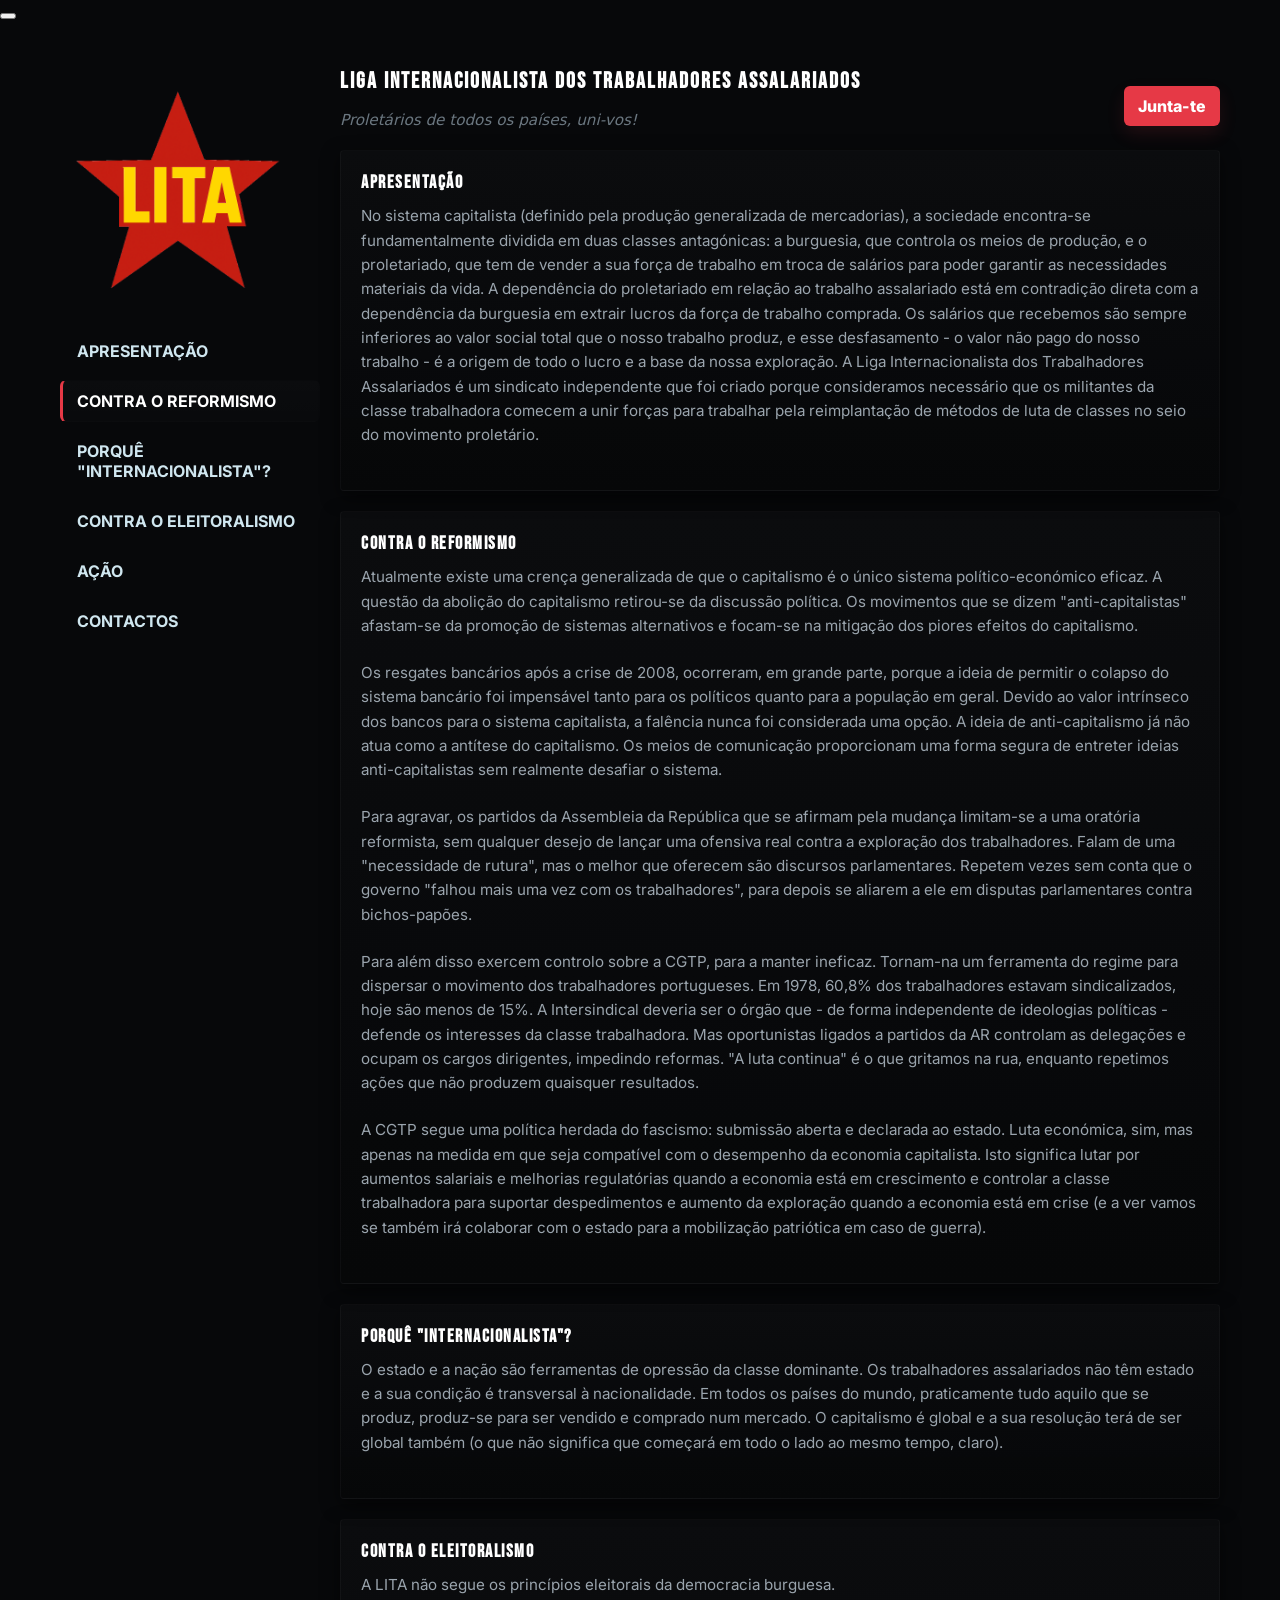
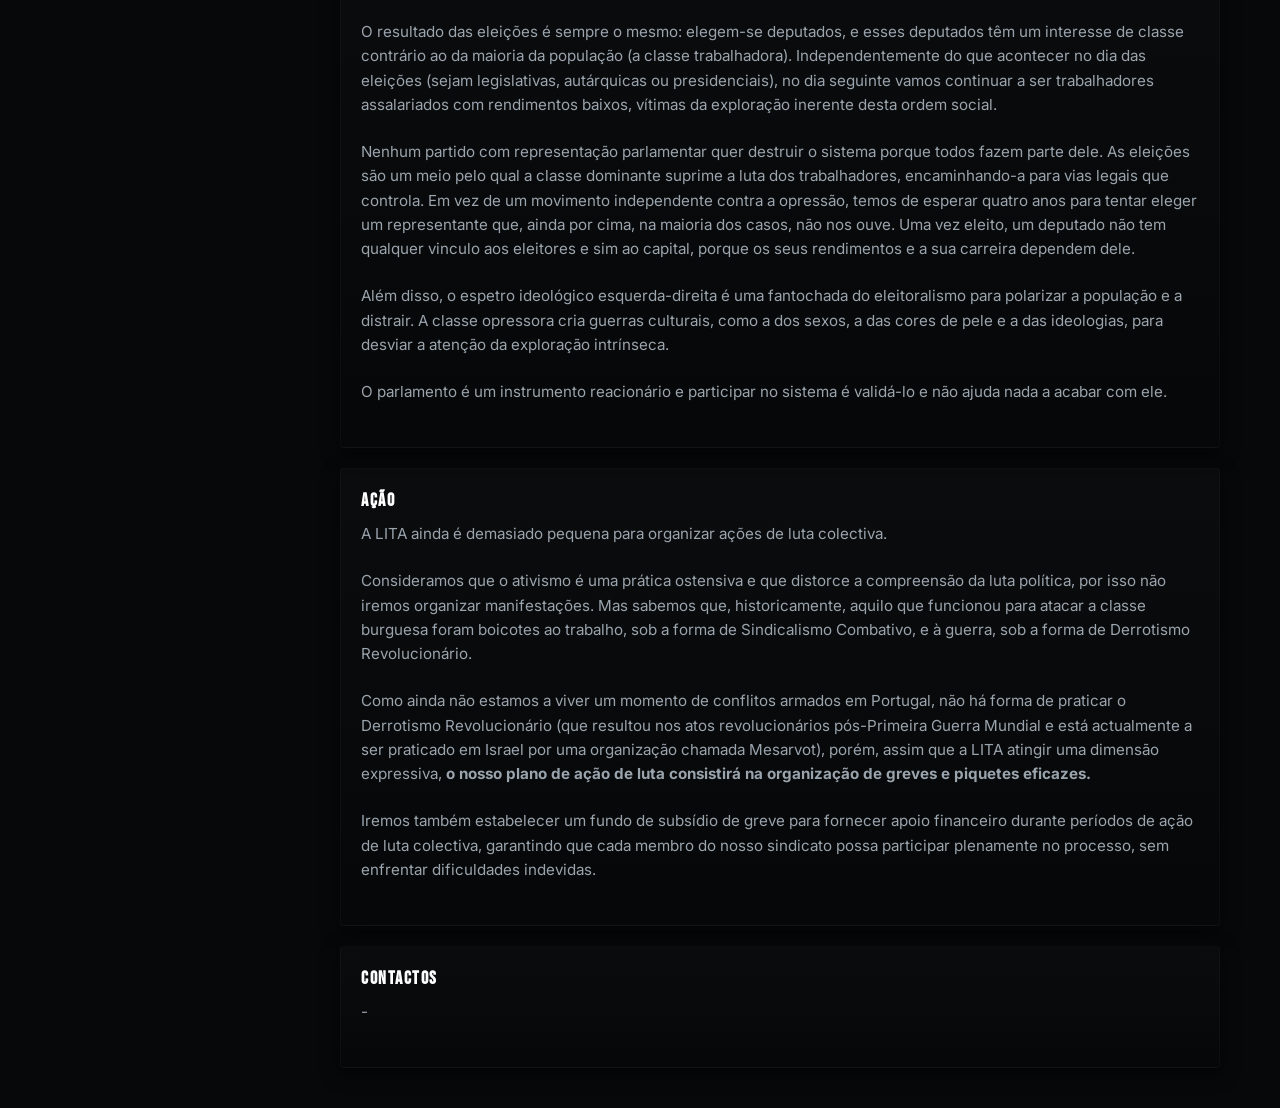
==== commit 5c2e3731: "Add files via upload" ====
--- a/index.html
+++ b/index.html
@@ -76,7 +76,7 @@
       <section id="eleitoralismo" class="section card" tabindex="-1" aria-labelledby="eleitoralismo-title">
         <h2 id="eleitoralismo-title">CONTRA O ELEITORALISMO</h2>
         <p class="muted">A LITA não segue os princípios eleitorais da democracia burguesa.</p>
-        <p class="muted">O resultado das eleições é sempre o mesmo: elegem-se deputados, e esses deputados têm interesses próprios e contrários aos da maioria da população. Independentemente do que acontecer no dia das eleições (sejam legislativas, autárquicas ou presidenciais), no dia seguinte vamos continuar a ser trabalhadores assalariados com rendimentos baixos, vítimas da exploração inerente desta ordem social.</p>
+        <p class="muted">O resultado das eleições é sempre o mesmo: elegem-se deputados, e esses deputados têm um interesse de classe contrário ao da maioria da população (a classe trabalhadora). Independentemente do que acontecer no dia das eleições (sejam legislativas, autárquicas ou presidenciais), no dia seguinte vamos continuar a ser trabalhadores assalariados com rendimentos baixos, vítimas da exploração inerente desta ordem social.</p>
         <p class="muted">Nenhum partido com representação parlamentar quer destruir o sistema porque todos fazem parte dele. As eleições são um meio pelo qual a classe dominante suprime a luta dos trabalhadores, encaminhando-a para vias legais que controla. Em vez de um movimento independente contra a opressão, temos de esperar quatro anos para tentar eleger um representante que, ainda por cima, na maioria dos casos, não nos ouve. Uma vez eleito, um deputado não tem qualquer vinculo aos eleitores e sim ao capital, porque os seus rendimentos e a sua carreira dependem dele.</p>
         <p class="muted">Além disso, o espetro ideológico esquerda-direita é uma fantochada do eleitoralismo para polarizar a população e a distrair. A classe opressora cria guerras culturais, como a dos sexos, a das cores de pele e a das ideologias, para desviar a atenção da exploração intrínseca.</p>
         <p class="muted">O parlamento é um instrumento reacionário e participar no sistema é validá-lo e não ajuda nada a acabar com ele.</p>
